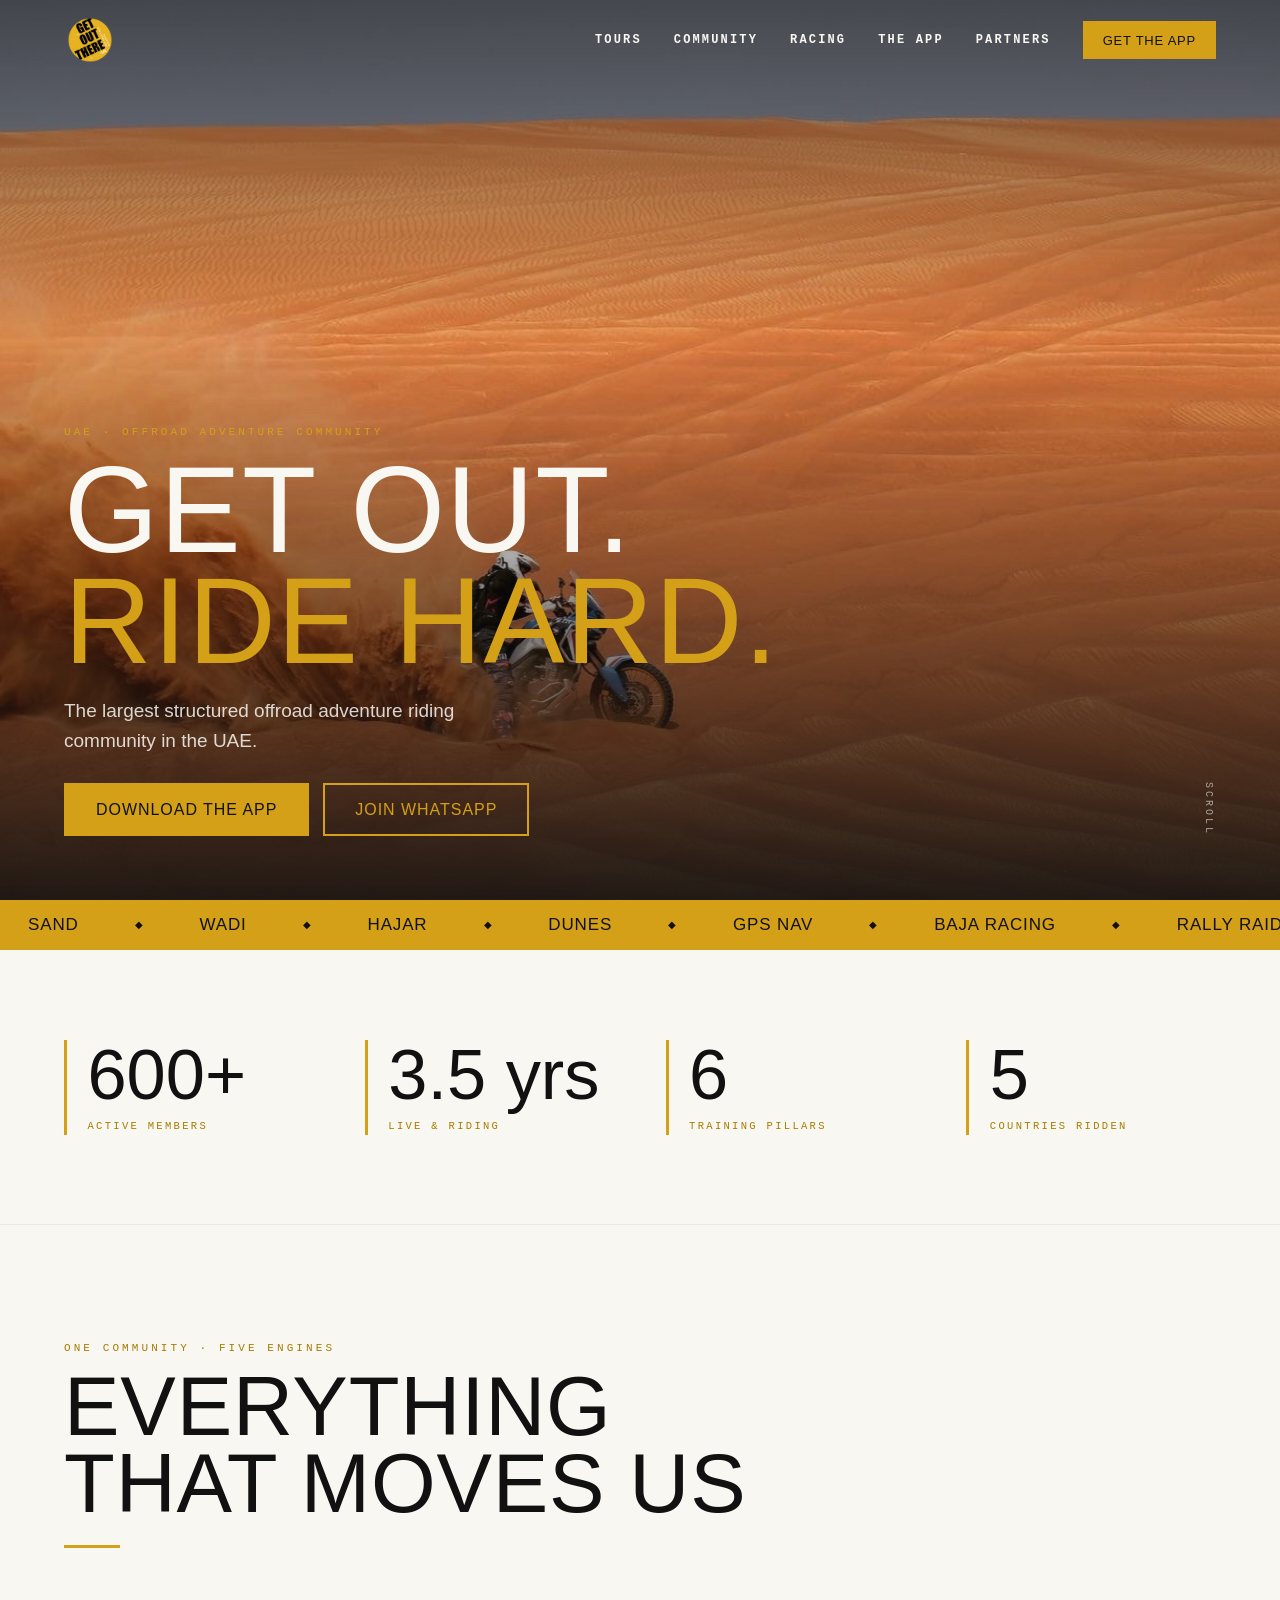
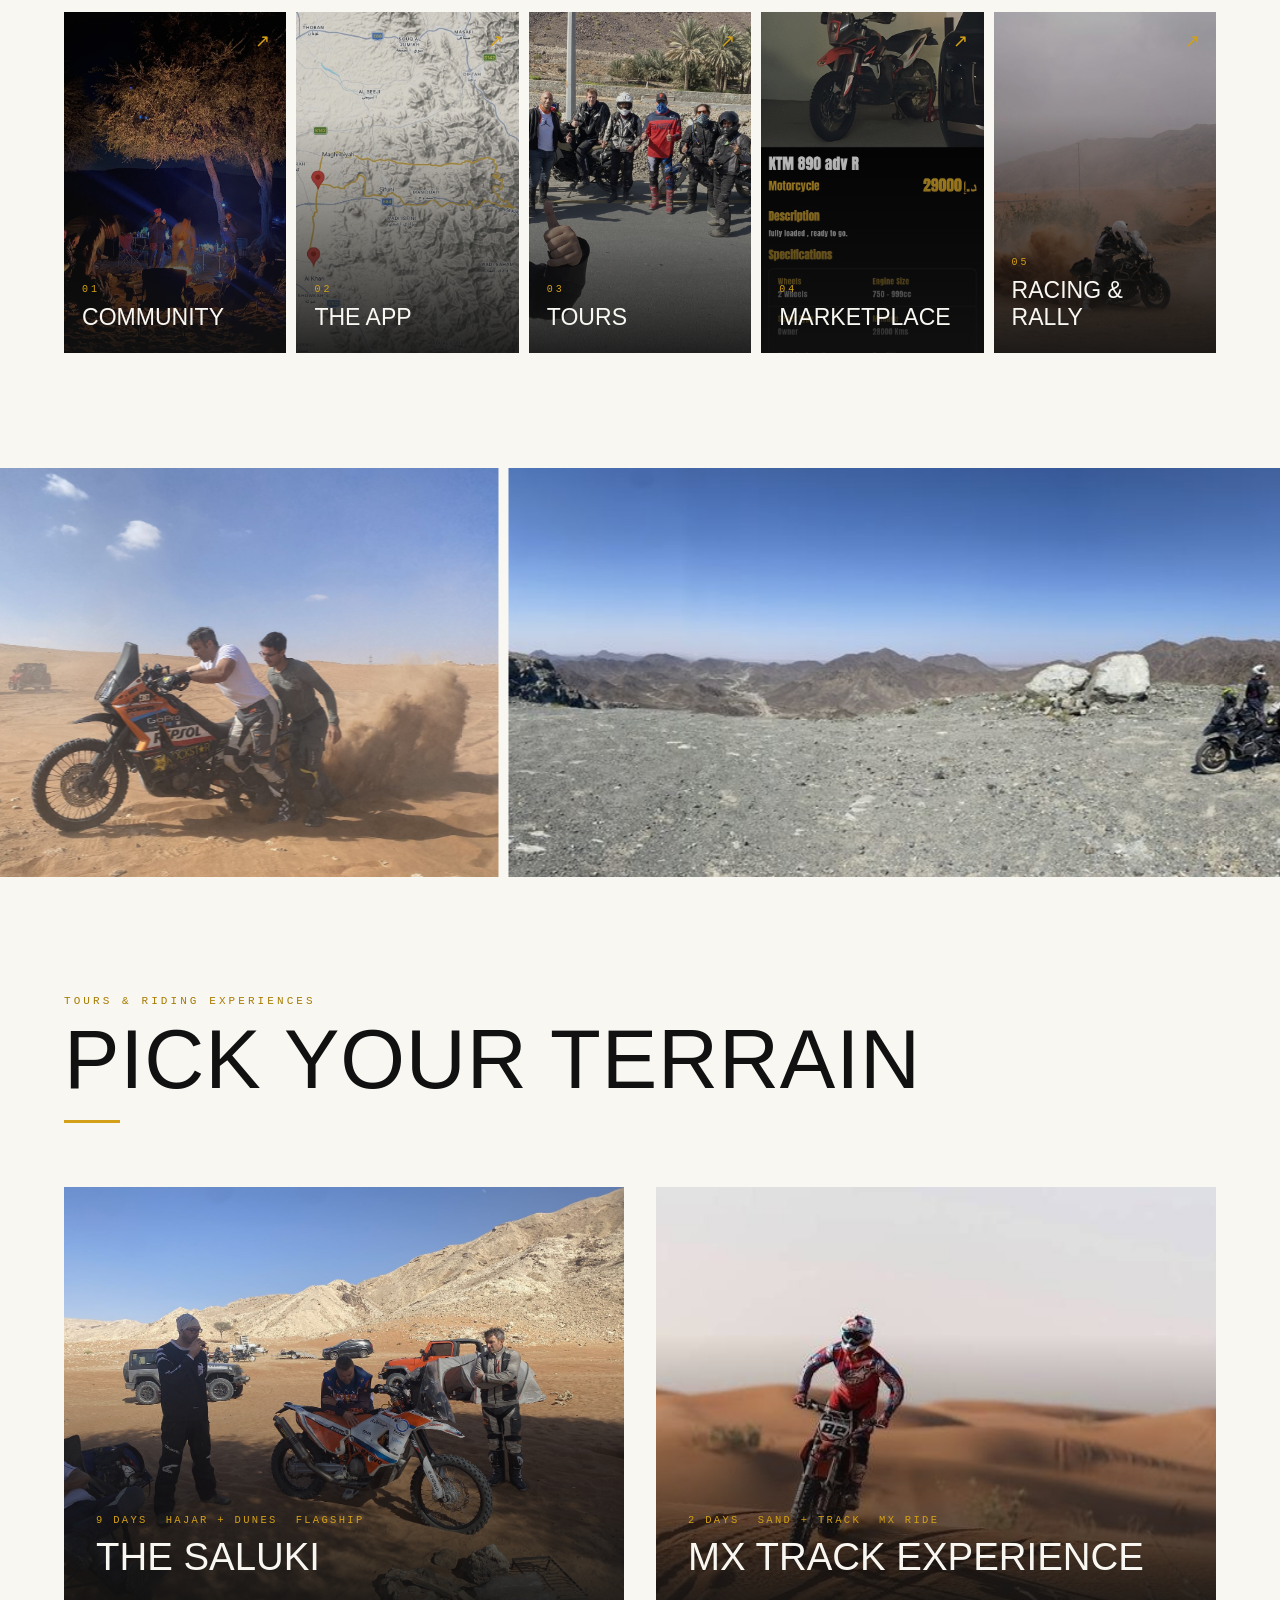
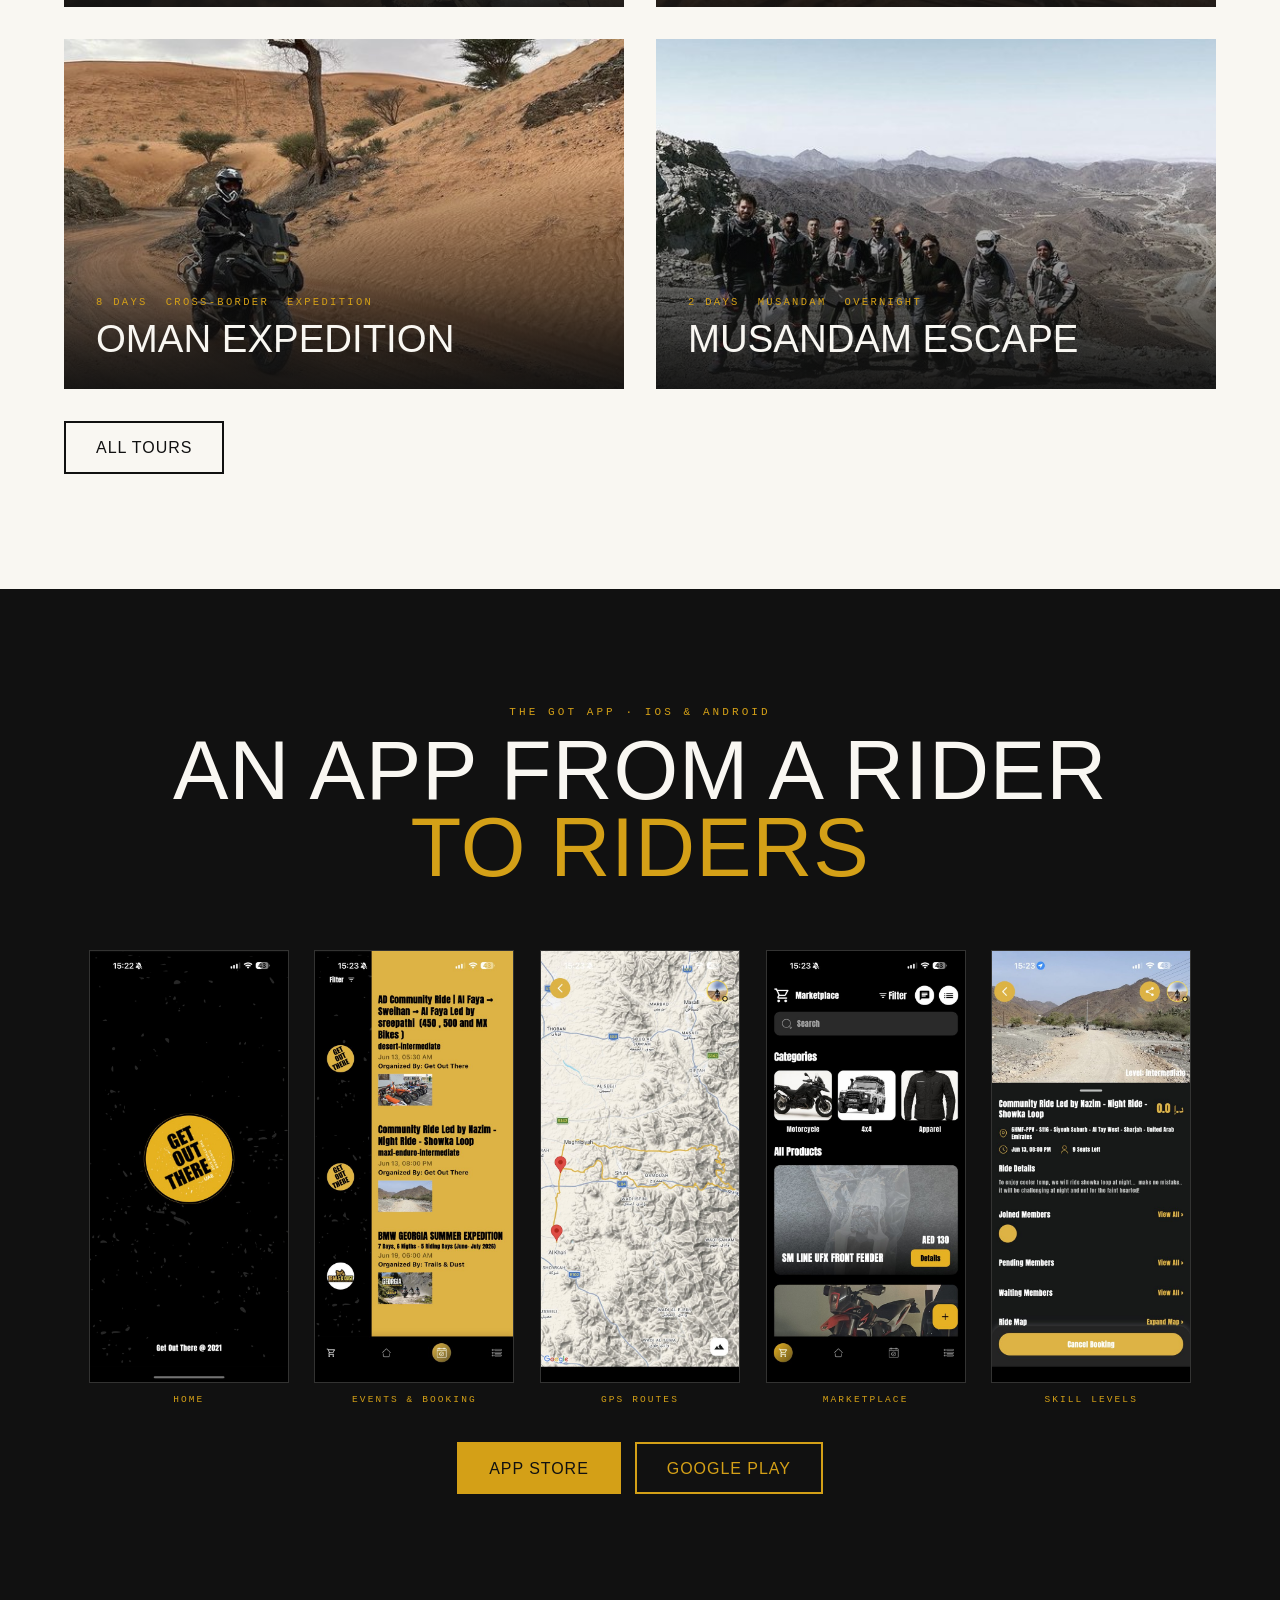
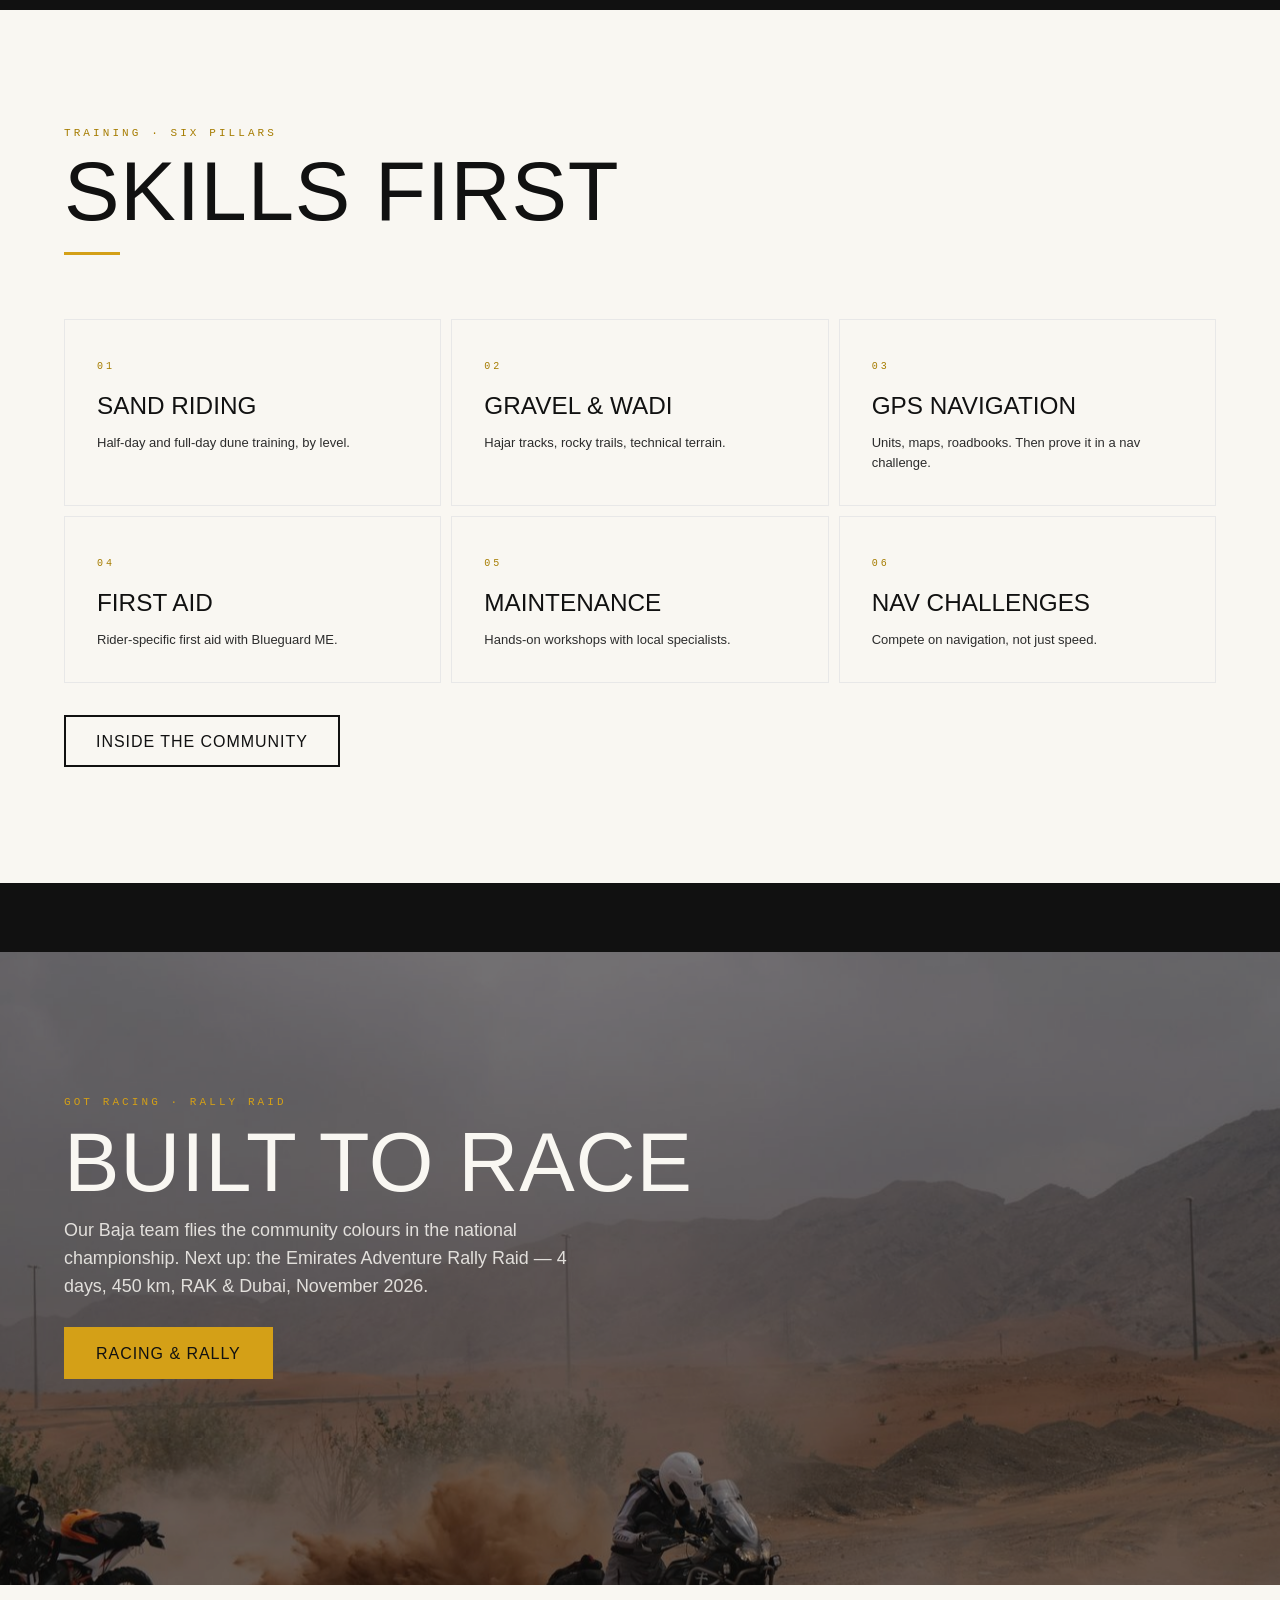
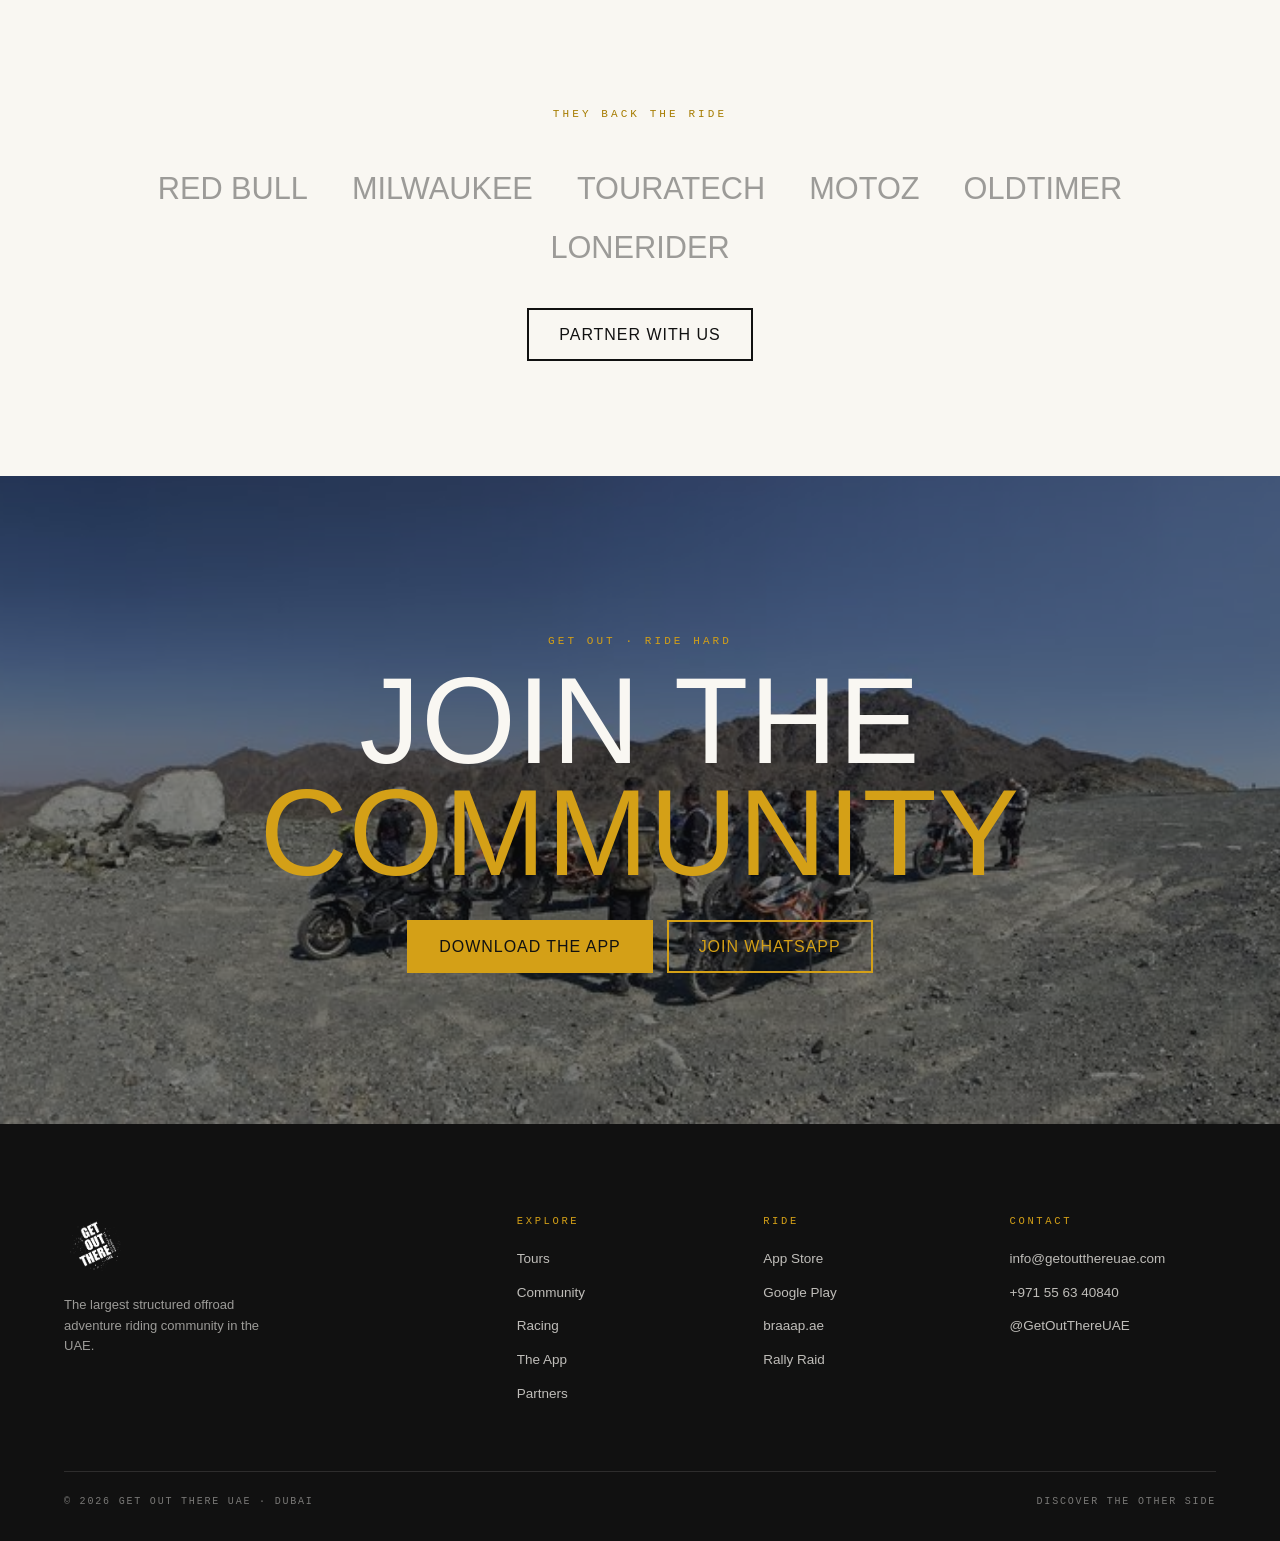
==== index.html @ 1cddde50 "Add files via upload" ====
<!DOCTYPE html>
<html lang="en">
<head>
<meta charset="UTF-8">
<meta name="viewport" content="width=device-width, initial-scale=1">
<title>Get Out There UAE — Offroad Adventure Riding Community</title>
<meta name="description" content="The largest structured offroad adventure riding community in the UAE. Rides, training, tours, racing and a marketplace — all in one app.">
<link rel="canonical" href="https://www.getoutthereuae.com/">
<meta property="og:title" content="Get Out There UAE">
<meta property="og:description" content="600+ riders. Sand, wadi, Hajar. Get out. Ride hard.">
<meta property="og:image" content="https://www.getoutthereuae.com/assets/img/og-cover.jpg">
<meta property="og:url" content="https://www.getoutthereuae.com/">
<meta property="og:type" content="website">
<meta name="twitter:card" content="summary_large_image">
<link rel="icon" type="image/png" href="assets/GOT_Logo.png">
<link rel="stylesheet" href="css/style.css">
</head>
<body>

<nav class="nav">
  <a class="nav__logo" href="index.html"><img src="assets/GOT_Logo.png" alt="Get Out There UAE"></a>
  <div class="nav__links">
    <a href="tours.html">Tours</a>
    <a href="community.html">Community</a>
    <a href="racing.html">Racing</a>
    <a href="index.html#app">The App</a>
    <a href="partners.html">Partners</a>
    <a class="btn btn--gold" href="index.html#app">Get the App</a>
  </div>
  <button class="nav__burger" aria-label="Menu"><span></span><span></span><span></span></button>
</nav>

<div class="mobile-menu">
  <span class="label label--ondark">Menu</span>
  <a href="index.html">Home</a>
  <a href="tours.html">Tours</a>
  <a href="community.html">Community</a>
  <a href="racing.html">Racing</a>
  <a href="index.html#app">The App</a>
  <a href="partners.html">Partners</a>
</div>

<!-- HERO -->
<header class="hero">
  <div class="hero__media"><img src="assets/img/sand-descent.jpg" alt="GOT rider descending a dune" data-parallax fetchpriority="high"></div>
  <div class="hero__content">
    <span class="label label--ondark">UAE · Offroad Adventure Community</span>
    <h1 class="display h-giant">Get Out.<br><span class="gold">Ride Hard.</span></h1>
    <p class="hero__sub">The largest structured offroad adventure riding community in the UAE.</p>
    <div class="hero__ctas">
      <a class="btn btn--gold" href="index.html#app">Download the App</a>
      <a class="btn btn--ghost" href="https://wa.me/971556340840">Join WhatsApp</a>
    </div>
  </div>
  <span class="hero__scroll">Scroll</span>
</header>

<!-- TICKER -->
<div class="ticker" aria-hidden="true">
  <div class="ticker__track">
    <span>Sand</span><span>Wadi</span><span>Hajar</span><span>Dunes</span><span>GPS Nav</span><span>Baja Racing</span><span>Rally Raid</span><span>First Aid</span><span>Maintenance</span>
    <span>Sand</span><span>Wadi</span><span>Hajar</span><span>Dunes</span><span>GPS Nav</span><span>Baja Racing</span><span>Rally Raid</span><span>First Aid</span><span>Maintenance</span>
  </div>
</div>

<!-- STATS -->
<section class="stats">
  <div class="stat reveal"><div class="stat__num" data-count="600" data-suffix="+">0</div><div class="stat__label">Active members</div></div>
  <div class="stat reveal reveal-d1"><div class="stat__num" data-count="3.5" data-suffix=" yrs">0</div><div class="stat__label">Live &amp; riding</div></div>
  <div class="stat reveal reveal-d2"><div class="stat__num" data-count="6">0</div><div class="stat__label">Training pillars</div></div>
  <div class="stat reveal reveal-d3"><div class="stat__num" data-count="5">0</div><div class="stat__label">Countries ridden</div></div>
</section>

<!-- FIVE ENGINES -->
<section class="section">
  <div class="section__head reveal">
    <span class="label">One community · Five engines</span>
    <h2 class="display h-xl">Everything<br>that moves us</h2>
    <hr class="gold-rule">
  </div>
  <div class="engines">
    <a class="engine reveal" href="community.html">
      <img src="assets/img/campfire.jpg" alt="Riders around the campfire" loading="lazy">
      <span class="engine__arrow">↗</span>
      <div class="engine__body">
        <span class="engine__num">01</span>
        <span class="engine__title">Community</span>
        <span class="engine__hint">One tribe. Every skill level. Ride more, spend less, waste less.</span>
      </div>
    </a>
    <a class="engine reveal reveal-d1" href="index.html#app">
      <img src="assets/img/app-map.jpg" alt="GOT app GPS routes" loading="lazy">
      <span class="engine__arrow">↗</span>
      <div class="engine__body">
        <span class="engine__num">02</span>
        <span class="engine__title">The App</span>
        <span class="engine__hint">Events, booking, skill levels, marketplace. From a rider to riders.</span>
      </div>
    </a>
    <a class="engine reveal reveal-d2" href="tours.html">
      <img src="assets/img/mountain-ride.jpg" alt="Hajar mountain ride" loading="lazy">
      <span class="engine__arrow">↗</span>
      <div class="engine__body">
        <span class="engine__num">03</span>
        <span class="engine__title">Tours</span>
        <span class="engine__hint">From MX track days to a 9-day UAE expedition.</span>
      </div>
    </a>
    <a class="engine reveal reveal-d2" href="https://braaap.ae">
      <img src="assets/img/app-listing.jpg" alt="Marketplace bike listing" loading="lazy">
      <span class="engine__arrow">↗</span>
      <div class="engine__body">
        <span class="engine__num">04</span>
        <span class="engine__title">Marketplace</span>
        <span class="engine__hint">Buy and sell bikes and gear. In-app classifieds + braaap.ae.</span>
      </div>
    </a>
    <a class="engine reveal reveal-d3" href="racing.html">
      <img src="assets/img/rider-sand-solo.jpg" alt="GOT Baja racer in the sand" loading="lazy">
      <span class="engine__arrow">↗</span>
      <div class="engine__body">
        <span class="engine__num">05</span>
        <span class="engine__title">Racing &amp; Rally</span>
        <span class="engine__hint">The GOT Baja team and the Emirates Adventure Rally Raid.</span>
      </div>
    </a>
  </div>
</section>

<!-- PHOTO BAND -->
<section class="photo-band" aria-label="Community photo strip">
  <div class="photo-band__track">
    <img src="assets/img/sand-spray-ktm.jpg" alt="KTM roosting sand" loading="lazy">
    <img src="assets/img/group-mountain.jpg" alt="Group ride in the Hajar" loading="lazy">
    <img src="assets/img/rider-sand-dune.jpg" alt="Rider on a dune crest" loading="lazy">
    <img src="assets/img/mountain-ride.jpg" alt="Mountain trail ride" loading="lazy">
    <img src="assets/img/gps-challenge.jpg" alt="GPS navigation challenge" loading="lazy">
    <img src="assets/img/dunes-sunset.jpg" alt="Rally bike briefing in the desert" loading="lazy">
    <img src="assets/img/group-celebrate.jpg" alt="Riders celebrating" loading="lazy">
    <img src="assets/img/oman-hajar.jpg" alt="Western Hajar summit, Oman" loading="lazy">
    <img src="assets/img/sand-spray-gs.jpg" alt="BMW GS in the sand" loading="lazy">
    <img src="assets/img/trail-group.jpg" alt="Trail group ride" loading="lazy">
    <img src="assets/img/campfire.jpg" alt="Campfire after the ride" loading="lazy">
    <img src="assets/img/musandam-road.jpg" alt="Jebel Harim road, Musandam" loading="lazy">
    <img src="assets/img/roadbook-sunset.jpg" alt="Roadbook at sunset" loading="lazy">
    <img src="assets/img/cockpit.jpg" alt="Rally cockpit" loading="lazy">
  </div>
</section>

<!-- TOURS PREVIEW -->
<section class="section">
  <div class="section__head reveal">
    <span class="label">Tours &amp; riding experiences</span>
    <h2 class="display h-xl">Pick your terrain</h2>
    <hr class="gold-rule">
  </div>
  <div class="tours-grid">
    <a class="tour-card tour-card--tall reveal" href="tours.html#saluki">
      <img src="assets/img/dunes-sunset.jpg" alt="Dunes at sunset" loading="lazy">
      <div class="tour-card__body">
        <div class="tour-card__meta"><span>9 days</span><span>Hajar + dunes</span><span>Flagship</span></div>
        <div class="tour-card__title">The Saluki</div>
        <p class="tour-card__desc">Fly-in to fly-out. A Dubai loop through the Hajar mountains, east coast and dunes, capped by the DUUST sand-rally experience.</p>
      </div>
    </a>
    <a class="tour-card tour-card--tall reveal reveal-d1" href="tours.html#mx">
      <img src="assets/img/mxride-dunes.jpg" alt="MX rider in the dunes" loading="lazy">
      <div class="tour-card__body">
        <div class="tour-card__meta"><span>2 days</span><span>Sand + track</span><span>MX Ride</span></div>
        <div class="tour-card__title">MX Track Experience</div>
        <p class="tour-card__desc">Intro to sand riding and motocross. Certified coaching, bike and full gear included.</p>
      </div>
    </a>
    <a class="tour-card reveal" href="tours.html#oman">
      <img src="assets/img/oman-wadi.jpg" alt="Wadi track riding in Oman" loading="lazy">
      <div class="tour-card__body">
        <div class="tour-card__meta"><span>8 days</span><span>Cross-border</span><span>Expedition</span></div>
        <div class="tour-card__title">Oman Expedition</div>
        <p class="tour-card__desc">Dubai to Muscat: the Western Hajar's highest peaks, the Wahiba dunes and the coast.</p>
      </div>
    </a>
    <a class="tour-card reveal reveal-d1" href="tours.html#musandam">
      <img src="assets/img/musandam-fjord.jpg" alt="Khor Najd viewpoint, Musandam" loading="lazy">
      <div class="tour-card__body">
        <div class="tour-card__meta"><span>2 days</span><span>Musandam</span><span>Overnight</span></div>
        <div class="tour-card__title">Musandam Escape</div>
        <p class="tour-card__desc">The Norway of Arabia: cliff-edge coastal roads, the Jebel Harim climb, overnight in Khasab.</p>
      </div>
    </a>
  </div>
  <p style="margin-top:32px"><a class="btn btn--outline" href="tours.html">All Tours</a></p>
</section>

<!-- APP -->
<section class="section app-section" id="app">
  <div class="section__head reveal" style="text-align:center">
    <span class="label label--ondark">The GOT App · iOS &amp; Android</span>
    <h2 class="display h-xl">An app from a rider<br><span style="color:var(--gold)">to riders</span></h2>
  </div>
  <div class="app-screens reveal">
    <figure><img src="assets/img/app-splash.jpg" alt="GOT app splash screen" loading="lazy"><figcaption>Home</figcaption></figure>
    <figure><img src="assets/img/app-events.jpg" alt="Events and booking" loading="lazy"><figcaption>Events &amp; booking</figcaption></figure>
    <figure><img src="assets/img/app-map.jpg" alt="GPS routes and maps" loading="lazy"><figcaption>GPS routes</figcaption></figure>
    <figure><img src="assets/img/app-marketplace.jpg" alt="Marketplace" loading="lazy"><figcaption>Marketplace</figcaption></figure>
    <figure><img src="assets/img/app-event-detail.jpg" alt="Event detail" loading="lazy"><figcaption>Skill levels</figcaption></figure>
  </div>
  <div class="store-badges reveal">
    <a class="btn btn--gold" href="https://apps.apple.com/app/id1624915432">App Store</a>
    <a class="btn btn--ghost" href="https://play.google.com/store/apps/details?id=com.dcodax.got.app">Google Play</a>
  </div>
</section>

<!-- TRAINING PILLARS -->
<section class="section">
  <div class="section__head reveal">
    <span class="label">Training · Six pillars</span>
    <h2 class="display h-xl">Skills first</h2>
    <hr class="gold-rule">
  </div>
  <div class="pillars">
    <div class="pillar reveal"><span class="pillar__num">01</span><div class="pillar__title">Sand Riding</div><p>Half-day and full-day dune training, by level.</p></div>
    <div class="pillar reveal reveal-d1"><span class="pillar__num">02</span><div class="pillar__title">Gravel &amp; Wadi</div><p>Hajar tracks, rocky trails, technical terrain.</p></div>
    <div class="pillar reveal reveal-d2"><span class="pillar__num">03</span><div class="pillar__title">GPS Navigation</div><p>Units, maps, roadbooks. Then prove it in a nav challenge.</p></div>
    <div class="pillar reveal"><span class="pillar__num">04</span><div class="pillar__title">First Aid</div><p>Rider-specific first aid with Blueguard ME.</p></div>
    <div class="pillar reveal reveal-d1"><span class="pillar__num">05</span><div class="pillar__title">Maintenance</div><p>Hands-on workshops with local specialists.</p></div>
    <div class="pillar reveal reveal-d2"><span class="pillar__num">06</span><div class="pillar__title">Nav Challenges</div><p>Compete on navigation, not just speed.</p></div>
  </div>
  <p style="margin-top:32px"><a class="btn btn--outline" href="community.html">Inside the Community</a></p>
</section>

<!-- RACING BANNER -->
<section class="race-banner">
  <img src="assets/img/rider-sand-solo.jpg" alt="GOT Baja racer" data-parallax loading="lazy">
  <div class="race-banner__content reveal">
    <span class="label label--ondark">GOT Racing · Rally Raid</span>
    <h2 class="display h-xl">Built to race</h2>
    <p class="lede">Our Baja team flies the community colours in the national championship. Next up: the Emirates Adventure Rally Raid — 4 days, 450 km, RAK &amp; Dubai, November 2026.</p>
    <a class="btn btn--gold" href="racing.html">Racing &amp; Rally</a>
  </div>
</section>

<!-- PARTNERS STRIP -->
<section class="section" style="text-align:center">
  <span class="label reveal">They back the ride</span>
  <div class="logo-wall reveal">
    <span>Red Bull</span><span>Milwaukee</span><span>Touratech</span><span>Motoz</span><span>Oldtimer</span><span>LoneRider</span>
  </div>
  <p style="margin-top:36px" class="reveal"><a class="btn btn--outline" href="partners.html">Partner With Us</a></p>
</section>

<!-- BIG CTA -->
<section class="big-cta">
  <img src="assets/img/group-mountain.jpg" alt="GOT group in the Hajar mountains" loading="lazy">
  <div class="big-cta__content reveal">
    <span class="label label--ondark">Get Out · Ride Hard</span>
    <h2 class="display h-giant">Join the<br><span class="gold">community</span></h2>
    <div class="hero__ctas">
      <a class="btn btn--gold" href="https://apps.apple.com/app/id1624915432">Download the App</a>
      <a class="btn btn--ghost" href="https://wa.me/971556340840">Join WhatsApp</a>
    </div>
  </div>
</section>

<!-- FOOTER -->
<footer class="footer">
  <div class="footer__grid">
    <div class="footer__brand">
      <img src="assets/GOT_logo_white.png" alt="Get Out There UAE">
      <p>The largest structured offroad adventure riding community in the UAE.</p>
    </div>
    <div>
      <h4>Explore</h4>
      <ul>
        <li><a href="tours.html">Tours</a></li>
        <li><a href="community.html">Community</a></li>
        <li><a href="racing.html">Racing</a></li>
        <li><a href="index.html#app">The App</a></li>
        <li><a href="partners.html">Partners</a></li>
      </ul>
    </div>
    <div>
      <h4>Ride</h4>
      <ul>
        <li><a href="https://apps.apple.com/app/id1624915432">App Store</a></li>
        <li><a href="https://play.google.com/store/apps/details?id=com.dcodax.got.app">Google Play</a></li>
        <li><a href="https://braaap.ae">braaap.ae</a></li>
        <li><a href="https://www.emiratesadvrally.com">Rally Raid</a></li>
      </ul>
    </div>
    <div>
      <h4>Contact</h4>
      <ul>
        <li><a href="mailto:info@getoutthereuae.com">info@getoutthereuae.com</a></li>
        <li><a href="tel:+971556340840">+971 55 63 40840</a></li>
        <li><a href="https://instagram.com/GetOutThereUAE">@GetOutThereUAE</a></li>
      </ul>
    </div>
  </div>
  <div class="footer__bar">
    <span>© <span data-year>2026</span> Get Out There UAE · Dubai</span>
    <span>Discover the other side</span>
  </div>
</footer>

<script src="js/main.js"></script>
</body>
</html>
---- css/style.css ----
/* ============================================================
   GET OUT THERE — website v2 · light editorial
   Brand: #D4A017 gold · #111111 matte black · #F9F7F2 desert white
   Type: Impact display · Helvetica Neue body · Courier New labels
   ============================================================ */

:root {
  --gold: #D4A017;
  --gold-light: #F5C842;
  --gold-dark: #A67C00;
  --black: #111111;
  --charcoal: #2C2C2C;
  --white: #F9F7F2;
  --dust: #E8E8E8;
  --display: Impact, 'Arial Narrow Bold', 'Helvetica Neue', sans-serif;
  --body: 'Helvetica Neue', Helvetica, Arial, sans-serif;
  --mono: 'Courier New', Courier, monospace;
  --pad: clamp(20px, 5vw, 72px);
}

* { margin: 0; padding: 0; box-sizing: border-box; }
html { scroll-behavior: smooth; }
body {
  font-family: var(--body);
  background: var(--white);
  color: var(--black);
  line-height: 1.55;
  overflow-x: hidden;
}
img { display: block; max-width: 100%; }
a { color: inherit; text-decoration: none; }
ul { list-style: none; }

::selection { background: var(--gold); color: var(--black); }

/* ---------- type ---------- */
.display {
  font-family: var(--display);
  text-transform: uppercase;
  line-height: 0.92;
  letter-spacing: 0.01em;
  font-weight: normal;
}
.label {
  font-family: var(--mono);
  text-transform: uppercase;
  letter-spacing: 0.28em;
  font-size: 11px;
  color: var(--gold-dark);
}
.label--ondark { color: var(--gold); }
.h-giant { font-size: clamp(52px, 9.5vw, 148px); }
.h-xl { font-size: clamp(40px, 6.5vw, 96px); }
.h-lg { font-size: clamp(30px, 4.2vw, 60px); }
.h-md { font-size: clamp(22px, 2.8vw, 36px); }
.lede { font-size: clamp(15px, 1.4vw, 19px); color: var(--charcoal); max-width: 52ch; }

.gold-rule { width: 56px; height: 3px; background: var(--gold); border: 0; }

/* ---------- buttons ---------- */
.btn {
  display: inline-block;
  font-family: var(--display);
  text-transform: uppercase;
  letter-spacing: 0.06em;
  font-size: 16px;
  padding: 15px 32px 13px;
  transition: transform .18s ease, background .18s ease, color .18s ease;
  cursor: pointer;
  border: 0;
}
.btn:active { transform: scale(.97); }
.btn--gold { background: var(--gold); color: var(--black); }
.btn--gold:hover { background: var(--gold-light); }
.btn--outline { background: transparent; color: var(--black); box-shadow: inset 0 0 0 2px var(--black); }
.btn--outline:hover { background: var(--black); color: var(--white); }
.btn--ghost { background: transparent; color: var(--gold); box-shadow: inset 0 0 0 2px var(--gold); }
.btn--ghost:hover { background: var(--gold); color: var(--black); }

/* ---------- nav ---------- */
.nav {
  position: fixed; top: 0; left: 0; right: 0; z-index: 100;
  display: flex; align-items: center; justify-content: space-between;
  padding: 14px var(--pad);
  transition: background .3s ease, box-shadow .3s ease;
}
.nav.scrolled { background: rgba(249,247,242,.94); backdrop-filter: blur(8px); box-shadow: 0 1px 0 var(--dust); }
.nav__logo img { height: 52px; width: 52px; transition: height .3s ease, width .3s ease; }
.nav.scrolled .nav__logo img { height: 42px; width: 42px; }
.nav__links { display: flex; gap: clamp(16px, 2.5vw, 36px); align-items: center; }
.nav__links a:not(.btn) {
  font-family: var(--mono); text-transform: uppercase; letter-spacing: .18em;
  font-size: 12px; font-weight: 700; color: var(--white); position: relative; padding: 4px 0;
}
.nav.scrolled .nav__links a:not(.btn), .nav.on-light .nav__links a:not(.btn) { color: var(--black); }
.nav__links a:not(.btn)::after {
  content: ''; position: absolute; left: 0; bottom: 0; height: 2px; width: 0;
  background: var(--gold); transition: width .22s ease;
}
.nav__links a:not(.btn):hover::after, .nav__links a.active::after { width: 100%; }
.nav .btn { padding: 10px 20px 8px; font-size: 13px; }

.nav__burger {
  display: none; background: none; border: 0; cursor: pointer;
  width: 40px; height: 40px; position: relative; z-index: 130;
}
.nav__burger span {
  display: block; width: 24px; height: 2px; background: var(--white);
  margin: 6px auto; transition: transform .25s ease, opacity .25s ease, background .25s ease;
}
.nav.scrolled .nav__burger span, .nav.on-light .nav__burger span { background: var(--black); }
body.menu-open .nav__burger span { background: var(--white); }
body.menu-open .nav__burger span:nth-child(1) { transform: translateY(8px) rotate(45deg); }
body.menu-open .nav__burger span:nth-child(2) { opacity: 0; }
body.menu-open .nav__burger span:nth-child(3) { transform: translateY(-8px) rotate(-45deg); }

.mobile-menu {
  position: fixed; inset: 0; z-index: 120; background: var(--black);
  display: flex; flex-direction: column; justify-content: center; gap: 8px;
  padding: 0 var(--pad); transform: translateY(-100%); transition: transform .35s ease;
}
body.menu-open .mobile-menu { transform: translateY(0); }
.mobile-menu a {
  font-family: var(--display); text-transform: uppercase;
  font-size: clamp(34px, 9vw, 56px); color: var(--white); line-height: 1.15;
}
.mobile-menu a:hover, .mobile-menu a.active { color: var(--gold); }
.mobile-menu .label { margin-bottom: 18px; }

/* ---------- hero ---------- */
.hero {
  position: relative; min-height: 100svh;
  display: flex; align-items: flex-end;
  background: var(--black);
}
.hero__media { position: absolute; inset: 0; overflow: hidden; }
.hero__media img {
  width: 100%; height: 100%; object-fit: cover; object-position: center 45%;
  will-change: transform;
}
.hero__media::after {
  content: ''; position: absolute; inset: 0;
  background: linear-gradient(180deg, rgba(17,17,17,.55) 0%, rgba(17,17,17,0) 38%, rgba(17,17,17,.92) 100%);
}
.hero__content { position: relative; z-index: 2; padding: 0 var(--pad) 64px; width: 100%; }
.hero__content .label { display: block; margin-bottom: 14px; }
.hero h1 { color: var(--white); }
.hero h1 .gold { color: var(--gold); }
.hero__sub { color: rgba(249,247,242,.85); margin: 18px 0 28px; font-size: clamp(15px, 1.5vw, 19px); max-width: 46ch; }
.hero__ctas { display: flex; gap: 14px; flex-wrap: wrap; }
.hero__scroll {
  position: absolute; right: var(--pad); bottom: 64px; z-index: 2;
  font-family: var(--mono); font-size: 10px; letter-spacing: .3em; text-transform: uppercase;
  color: rgba(249,247,242,.6); writing-mode: vertical-rl;
  animation: drift 2.4s ease-in-out infinite;
}
@keyframes drift { 0%,100% { transform: translateY(0);} 50% { transform: translateY(10px);} }

/* hero inner (sub-pages) */
.hero--inner { min-height: 62svh; }
.hero--inner .hero__content { padding-bottom: 48px; }

/* ---------- ticker ---------- */
.ticker { background: var(--gold); overflow: hidden; padding: 12px 0; }
.ticker__track { display: flex; width: max-content; animation: ticker 28s linear infinite; }
.ticker span {
  font-family: var(--display); text-transform: uppercase; white-space: nowrap;
  color: var(--black); font-size: 17px; letter-spacing: .05em; padding: 0 28px;
}
.ticker span::after { content: '◆'; margin-left: 56px; font-size: 10px; vertical-align: 2px; }
@keyframes ticker { from { transform: translateX(0);} to { transform: translateX(-50%);} }

/* ---------- sections ---------- */
.section { padding: clamp(64px, 9vw, 130px) var(--pad); }
.section--dark { background: var(--black); color: var(--white); }
.section--dark .lede { color: rgba(249,247,242,.75); }
.section__head { margin-bottom: clamp(36px, 5vw, 64px); }
.section__head .label { display: block; margin-bottom: 12px; }
.section__head .gold-rule { margin-top: 22px; }

/* ---------- stats ---------- */
.stats {
  display: grid; grid-template-columns: repeat(4, 1fr);
  gap: clamp(20px, 4vw, 56px);
  padding: clamp(48px, 7vw, 96px) var(--pad);
  border-bottom: 1px solid var(--dust);
}
.stat { border-left: 3px solid var(--gold); padding-left: clamp(14px, 1.6vw, 24px); }
.stat__num { font-family: var(--display); font-size: clamp(40px, 5.5vw, 84px); line-height: 1; }
.stat__label { font-family: var(--mono); text-transform: uppercase; letter-spacing: .22em; font-size: 10.5px; color: var(--gold-dark); margin-top: 8px; }

/* ---------- engines (horizontal cards) ---------- */
.engines { display: grid; grid-template-columns: repeat(5, 1fr); gap: 10px; }
.engine {
  position: relative; overflow: hidden; background: var(--black);
  aspect-ratio: 3 / 4.6; display: flex; align-items: flex-end;
  transition: flex .4s ease;
}
.engine img {
  position: absolute; inset: 0; width: 100%; height: 100%; object-fit: cover;
  opacity: .85; transition: transform .6s ease, opacity .4s ease;
}
.engine::after {
  content: ''; position: absolute; inset: 0;
  background: linear-gradient(180deg, rgba(17,17,17,0) 30%, rgba(17,17,17,.9) 100%);
}
.engine:hover img { transform: scale(1.06); opacity: 1; }
.engine__body { position: relative; z-index: 2; padding: 20px 18px; width: 100%; }
.engine__num { font-family: var(--mono); font-size: 10px; letter-spacing: .3em; color: var(--gold); display: block; margin-bottom: 8px; }
.engine__title { font-family: var(--display); text-transform: uppercase; color: var(--white); font-size: clamp(18px, 1.8vw, 26px); line-height: 1; }
.engine__hint {
  display: block; max-height: 0; overflow: hidden; opacity: 0;
  color: rgba(249,247,242,.8); font-size: 12.5px; line-height: 1.45;
  transition: max-height .35s ease, opacity .35s ease, margin .35s ease;
}
.engine:hover .engine__hint { max-height: 80px; opacity: 1; margin-top: 8px; }
.engine__arrow { position: absolute; top: 16px; right: 16px; z-index: 2; color: var(--gold); font-size: 18px; transition: transform .25s ease; }
.engine:hover .engine__arrow { transform: translate(3px, -3px); }

/* ---------- tour cards ---------- */
.tours-grid { display: grid; grid-template-columns: repeat(2, 1fr); gap: clamp(16px, 2.5vw, 32px); }
.tour-card {
  position: relative; overflow: hidden; background: var(--black);
  aspect-ratio: 16 / 10; display: flex; align-items: flex-end; cursor: pointer;
}
.tour-card--tall { aspect-ratio: 16 / 12; }
.tour-card img {
  position: absolute; inset: 0; width: 100%; height: 100%; object-fit: cover;
  transition: transform .7s ease;
}
.tour-card::after {
  content: ''; position: absolute; inset: 0;
  background: linear-gradient(180deg, rgba(17,17,17,0) 35%, rgba(17,17,17,.92) 100%);
}
.tour-card:hover img { transform: scale(1.05); }
.tour-card__body { position: relative; z-index: 2; padding: clamp(18px, 2.5vw, 32px); width: 100%; }
.tour-card__meta { display: flex; gap: 18px; margin-bottom: 10px; flex-wrap: wrap; }
.tour-card__meta span { font-family: var(--mono); font-size: 10.5px; letter-spacing: .22em; text-transform: uppercase; color: var(--gold); }
.tour-card__title { font-family: var(--display); text-transform: uppercase; color: var(--white); font-size: clamp(24px, 3vw, 44px); line-height: .95; }
.tour-card__desc { color: rgba(249,247,242,.8); font-size: 13.5px; max-width: 48ch; max-height: 0; overflow: hidden; opacity: 0; transition: max-height .4s ease, opacity .4s ease, margin .4s ease; }
.tour-card:hover .tour-card__desc { max-height: 90px; opacity: 1; margin-top: 10px; }

/* ---------- tour detail rows (tours page) ---------- */
.tour-row {
  display: grid; grid-template-columns: 1.05fr .95fr; gap: clamp(28px, 4.5vw, 72px);
  align-items: center; padding: clamp(48px, 7vw, 104px) 0;
  border-top: 1px solid var(--dust);
}
.tour-row:first-of-type { border-top: 0; }
.tour-row--flip .tour-row__media { order: 2; }
.tour-row__media { position: relative; overflow: hidden; }
.tour-row__media img { width: 100%; aspect-ratio: 4/3; object-fit: cover; transition: transform .7s ease; }
.tour-row__media:hover img { transform: scale(1.04); }
.tour-row__media .tag {
  position: absolute; top: 14px; left: 14px; background: var(--gold); color: var(--black);
  font-family: var(--mono); font-size: 10px; letter-spacing: .22em; text-transform: uppercase;
  padding: 7px 12px 6px;
}
.tour-row h3 { margin: 12px 0 14px; }
.tour-specs { display: grid; grid-template-columns: repeat(4, auto); gap: clamp(14px, 2vw, 32px); justify-content: start; margin: 24px 0; padding: 18px 0; border-top: 2px solid var(--black); border-bottom: 1px solid var(--dust); }
.tour-specs div strong { font-family: var(--display); font-size: clamp(20px, 2vw, 30px); display: block; line-height: 1; }
.tour-specs div span { font-family: var(--mono); font-size: 9.5px; letter-spacing: .2em; text-transform: uppercase; color: var(--gold-dark); }

/* itinerary — static list */
.itin--static .itin__head { cursor: default; }

/* itinerary accordion */
.itin { margin: 20px 0 26px; }
.itin__item { border-bottom: 1px solid var(--dust); }
.itin__head {
  display: flex; align-items: center; gap: 16px; padding: 13px 4px; cursor: pointer;
  font-family: var(--body); font-weight: 700; font-size: 14px; width: 100%;
  background: none; border: 0; text-align: left; color: var(--black);
}
.itin__head .n { font-family: var(--mono); color: var(--gold-dark); font-size: 11px; letter-spacing: .15em; }
.itin__head .plus { margin-left: auto; color: var(--gold-dark); font-family: var(--mono); transition: transform .25s ease; }
.itin__item.open .plus { transform: rotate(45deg); }
.itin__body { max-height: 0; overflow: hidden; transition: max-height .3s ease; }
.itin__body p { padding: 0 4px 14px 43px; font-size: 13.5px; color: var(--charcoal); }

/* ---------- photo band / marquee gallery ---------- */
.photo-band { overflow: hidden; padding: 0; }
.photo-band__track { display: flex; gap: 10px; width: max-content; will-change: transform; }
.photo-band img { height: clamp(220px, 32vw, 420px); width: auto; object-fit: cover; }

/* ---------- split feature ---------- */
.split { display: grid; grid-template-columns: 1fr 1fr; gap: clamp(28px, 5vw, 80px); align-items: center; }
.split__media { position: relative; overflow: hidden; }
.split__media img { width: 100%; aspect-ratio: 4/3; object-fit: cover; }
.split h2 { margin: 12px 0 16px; }
.split .btn { margin-top: 22px; }
.checklist li { padding: 10px 0 10px 30px; position: relative; border-bottom: 1px solid var(--dust); font-size: 14.5px; }
.checklist li::before { content: '◆'; position: absolute; left: 4px; color: var(--gold); font-size: 10px; top: 15px; }

/* ---------- app section ---------- */
.app-section { background: var(--black); color: var(--white); overflow: hidden; }
.app-screens { display: flex; gap: clamp(12px, 2vw, 28px); justify-content: center; margin-top: clamp(36px, 5vw, 60px); }
.app-screens figure { flex: 0 0 clamp(120px, 16vw, 200px); }
.app-screens img {
  width: 100%; border: 1px solid rgba(249,247,242,.15);
  transition: transform .4s ease;
}
.app-screens figure:hover img { transform: translateY(-10px); }
.app-screens figcaption { font-family: var(--mono); font-size: 9.5px; letter-spacing: .22em; text-transform: uppercase; color: var(--gold); margin-top: 10px; text-align: center; }
.store-badges { display: flex; gap: 14px; margin-top: 34px; justify-content: center; flex-wrap: wrap; }

/* ---------- training pillars ---------- */
.pillars { display: grid; grid-template-columns: repeat(3, 1fr); gap: 10px; }
.pillar {
  border: 1px solid var(--dust); padding: clamp(20px, 2.5vw, 34px);
  position: relative; overflow: hidden; background: var(--white);
  transition: background .3s ease, transform .3s ease;
}
.pillar:hover { background: var(--black); transform: translateY(-4px); }
.pillar:hover .pillar__title, .pillar:hover p { color: var(--white); }
.pillar__num { font-family: var(--mono); font-size: 10px; letter-spacing: .3em; color: var(--gold-dark); }
.pillar:hover .pillar__num { color: var(--gold); }
.pillar__title { font-family: var(--display); text-transform: uppercase; font-size: clamp(19px, 1.9vw, 26px); margin: 10px 0 8px; transition: color .3s ease; }
.pillar p { font-size: 13px; color: var(--charcoal); transition: color .3s ease; }

/* ---------- racing banner ---------- */
.race-banner { position: relative; min-height: 78svh; display: flex; align-items: center; background: var(--black); overflow: hidden; }
.race-banner img { position: absolute; inset: 0; width: 100%; height: 100%; object-fit: cover; opacity: .55; will-change: transform; }
.race-banner__content { position: relative; z-index: 2; padding: clamp(64px, 9vw, 130px) var(--pad); max-width: 780px; }
.race-banner h2 { color: var(--white); margin: 12px 0 16px; }
.race-banner .lede { color: rgba(249,247,242,.85); }
.race-banner .btn { margin-top: 26px; }
.race-banner__badge {
  position: absolute; top: 40px; right: var(--pad); z-index: 2;
  background: var(--gold); color: var(--black); font-family: var(--display);
  text-transform: uppercase; padding: 16px 20px 13px; font-size: 20px; line-height: 1;
  text-align: center;
}
.race-banner__badge small { display: block; font-family: var(--mono); font-size: 9px; letter-spacing: .2em; margin-top: 6px; }

/* ---------- partners ---------- */
.logo-wall { display: flex; flex-wrap: wrap; gap: 12px 44px; align-items: center; justify-content: center; margin-top: 40px; }
.logo-wall span {
  font-family: var(--display); text-transform: uppercase; font-size: clamp(20px, 2.4vw, 34px);
  color: var(--charcoal); opacity: .45; transition: opacity .25s ease, color .25s ease;
}
.logo-wall span:hover { opacity: 1; color: var(--black); }

/* tier cards */
.tiers { display: grid; grid-template-columns: repeat(3, 1fr); gap: 14px; }
.tier { border: 1px solid var(--dust); padding: clamp(24px, 3vw, 40px); background: var(--white); transition: transform .3s ease, box-shadow .3s ease; }
.tier:hover { transform: translateY(-6px); box-shadow: 0 14px 40px rgba(17,17,17,.08); }
.tier--featured { background: var(--black); color: var(--white); border-color: var(--black); }
.tier--featured .checklist li { border-color: rgba(249,247,242,.15); }
.tier__name { font-family: var(--display); text-transform: uppercase; font-size: clamp(22px, 2.2vw, 32px); margin: 8px 0 4px; }
.tier .checklist { margin: 18px 0 24px; }
.tier .checklist li { font-size: 13.5px; }

/* lead form */
.lead-form { max-width: 620px; }
.lead-form input, .lead-form textarea, .lead-form select {
  width: 100%; padding: 14px 16px; margin-bottom: 12px;
  border: 1px solid var(--dust); background: #fff0; font-family: var(--body); font-size: 14px;
  color: inherit;
}
.section--dark .lead-form input, .section--dark .lead-form textarea { border-color: rgba(249,247,242,.25); color: var(--white); }
.lead-form input:focus, .lead-form textarea:focus { outline: 2px solid var(--gold); outline-offset: -1px; }

/* ---------- big CTA ---------- */
.big-cta { position: relative; min-height: 72svh; display: flex; align-items: center; justify-content: center; text-align: center; background: var(--black); overflow: hidden; }
.big-cta img { position: absolute; inset: 0; width: 100%; height: 100%; object-fit: cover; opacity: .5; }
.big-cta__content { position: relative; z-index: 2; padding: 80px var(--pad); }
.big-cta h2 { color: var(--white); margin: 14px 0 30px; }
.big-cta h2 .gold { color: var(--gold); }
.big-cta .hero__ctas { justify-content: center; }

/* ---------- footer ---------- */
.footer { background: var(--black); color: var(--white); padding: clamp(48px, 7vw, 90px) var(--pad) 32px; }
.footer__grid { display: grid; grid-template-columns: 2fr 1fr 1fr 1fr; gap: 40px; margin-bottom: 56px; }
.footer__brand img { height: 64px; margin-bottom: 18px; }
.footer__brand p { color: rgba(249,247,242,.6); font-size: 13px; max-width: 30ch; }
.footer h4 { font-family: var(--mono); text-transform: uppercase; letter-spacing: .25em; font-size: 10.5px; color: var(--gold); margin-bottom: 16px; font-weight: normal; }
.footer li { margin-bottom: 9px; }
.footer li a { font-size: 13.5px; color: rgba(249,247,242,.75); transition: color .2s ease; }
.footer li a:hover { color: var(--gold); }
.footer__bar { border-top: 1px solid rgba(249,247,242,.12); padding-top: 22px; display: flex; justify-content: space-between; gap: 16px; flex-wrap: wrap; }
.footer__bar span { font-family: var(--mono); font-size: 10px; letter-spacing: .18em; text-transform: uppercase; color: rgba(249,247,242,.45); }

/* ---------- reveal animations ---------- */
.reveal { opacity: 0; transform: translateY(34px); transition: opacity .7s ease, transform .7s ease; }
.reveal.in { opacity: 1; transform: none; }
.reveal-d1 { transition-delay: .1s; } .reveal-d2 { transition-delay: .2s; } .reveal-d3 { transition-delay: .3s; }

@media (prefers-reduced-motion: reduce) {
  .reveal { opacity: 1; transform: none; transition: none; }
  .ticker__track { animation: none; }
  html { scroll-behavior: auto; }
}

/* ---------- responsive ---------- */
@media (max-width: 1020px) {
  .engines { grid-template-columns: repeat(3, 1fr); }
  .engine:nth-child(4), .engine:nth-child(5) { aspect-ratio: 3/3.4; }
  .footer__grid { grid-template-columns: 1fr 1fr; }
}
@media (max-width: 860px) {
  .nav__links { display: none; }
  .nav__burger { display: block; }
  .split, .tour-row, .tour-row--flip { grid-template-columns: 1fr; }
  .tour-row--flip .tour-row__media { order: 0; }
  .tours-grid { grid-template-columns: 1fr; }
  .pillars { grid-template-columns: 1fr 1fr; }
  .stats { grid-template-columns: 1fr 1fr; gap: 32px; }
  .tiers { grid-template-columns: 1fr; }
  .engines { grid-template-columns: 1fr 1fr; }
  .engine, .engine:nth-child(4), .engine:nth-child(5) { aspect-ratio: 16/10; }
  .app-screens { flex-wrap: wrap; }
  .app-screens figure { flex: 0 0 calc(33% - 12px); }
}
@media (max-width: 560px) {
  .hero__ctas .btn { width: 100%; text-align: center; }
  .pillars { grid-template-columns: 1fr; }
  .stats { grid-template-columns: 1fr 1fr; }
  .engines { grid-template-columns: 1fr; }
  .tour-specs { grid-template-columns: repeat(2, 1fr); }
  .app-screens figure { flex: 0 0 calc(50% - 10px); }
  .footer__grid { grid-template-columns: 1fr; gap: 28px; }
  .hero__scroll { display: none; }
  .race-banner__badge { position: static; display: inline-block; margin: 0 0 18px var(--pad); }
}
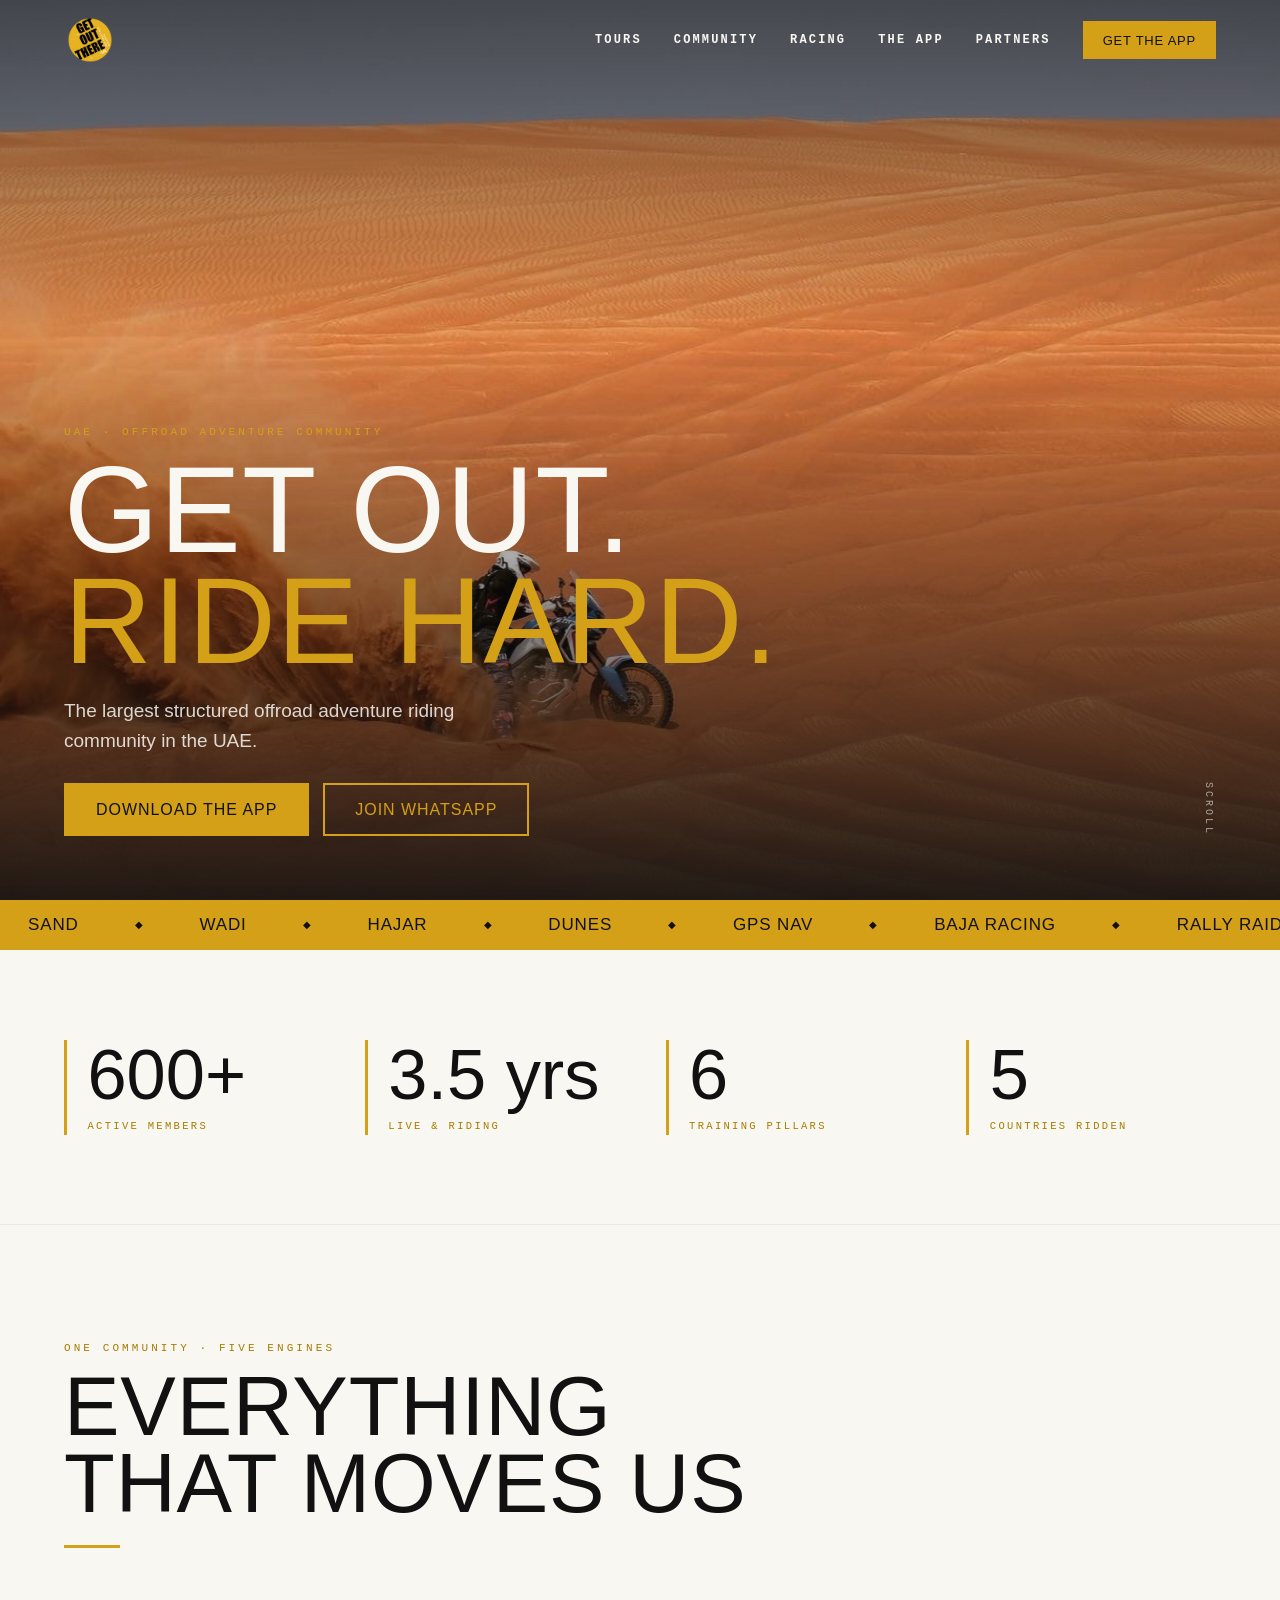
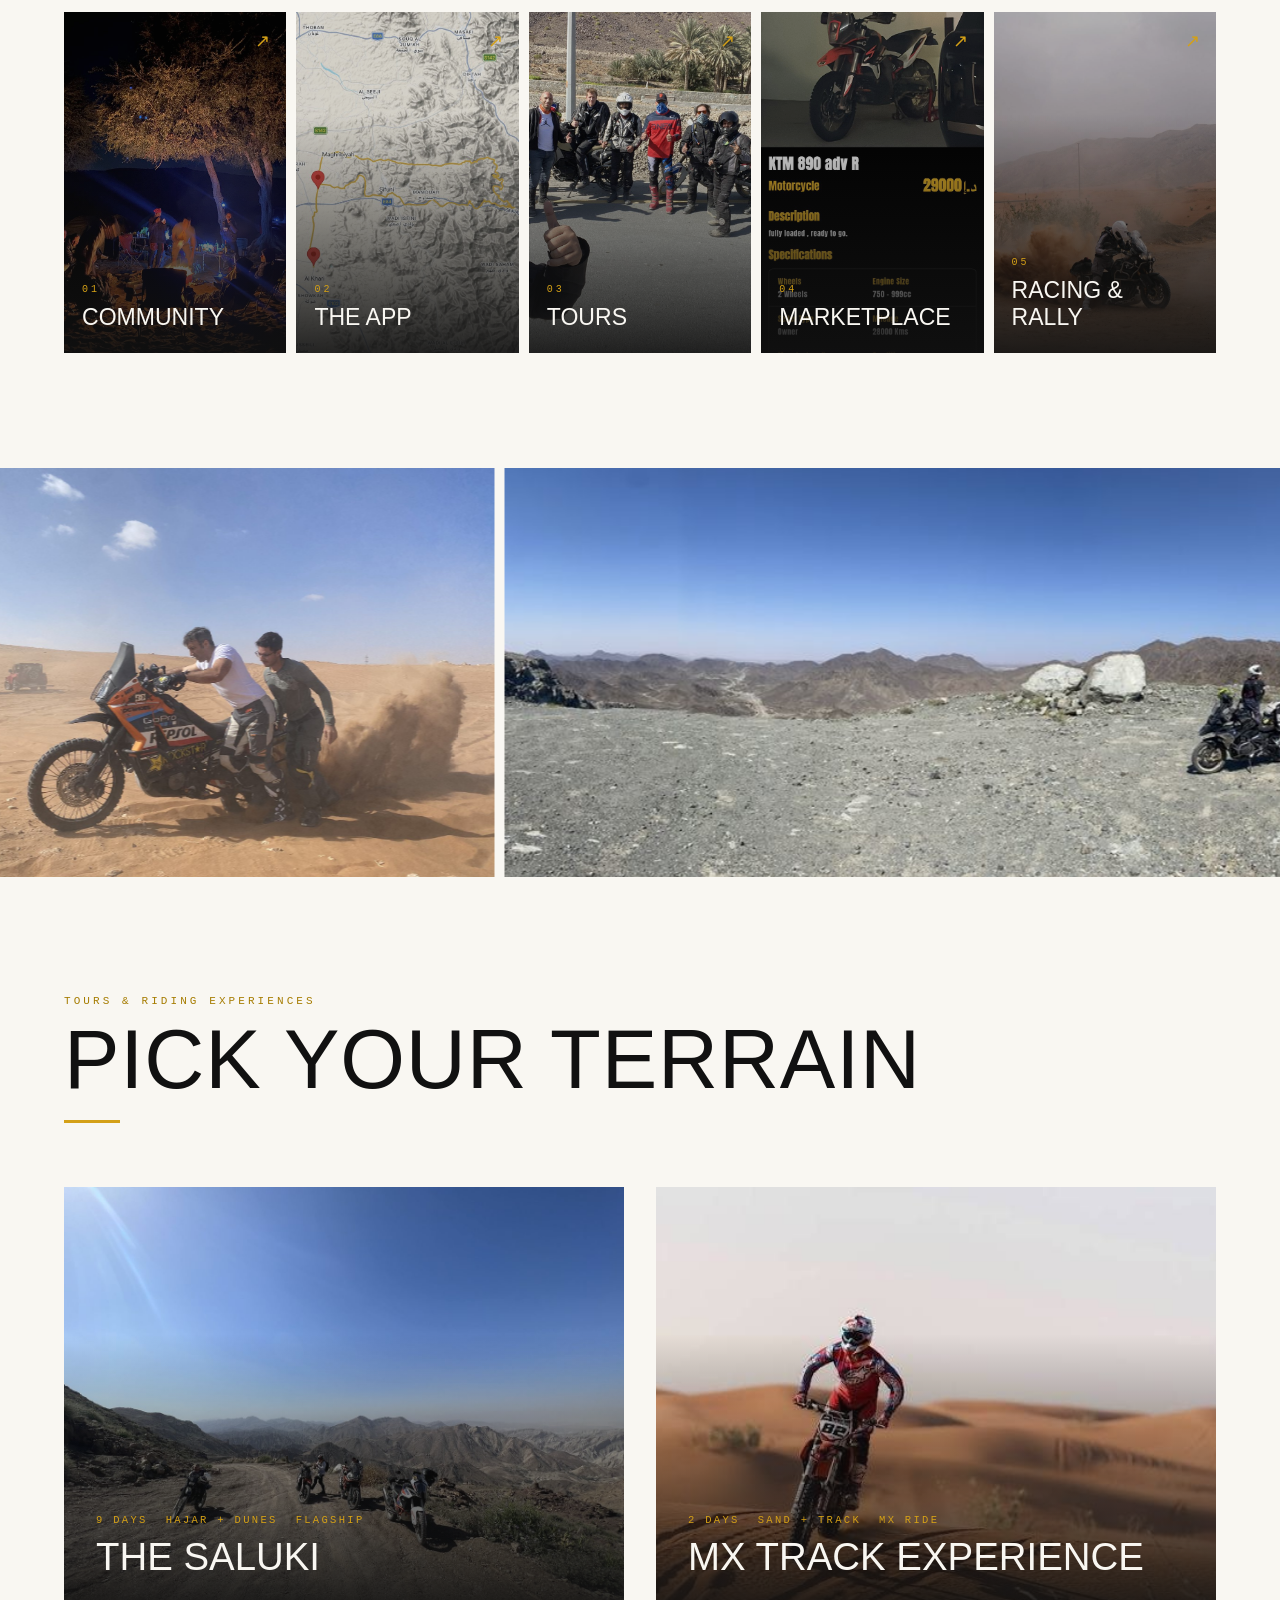
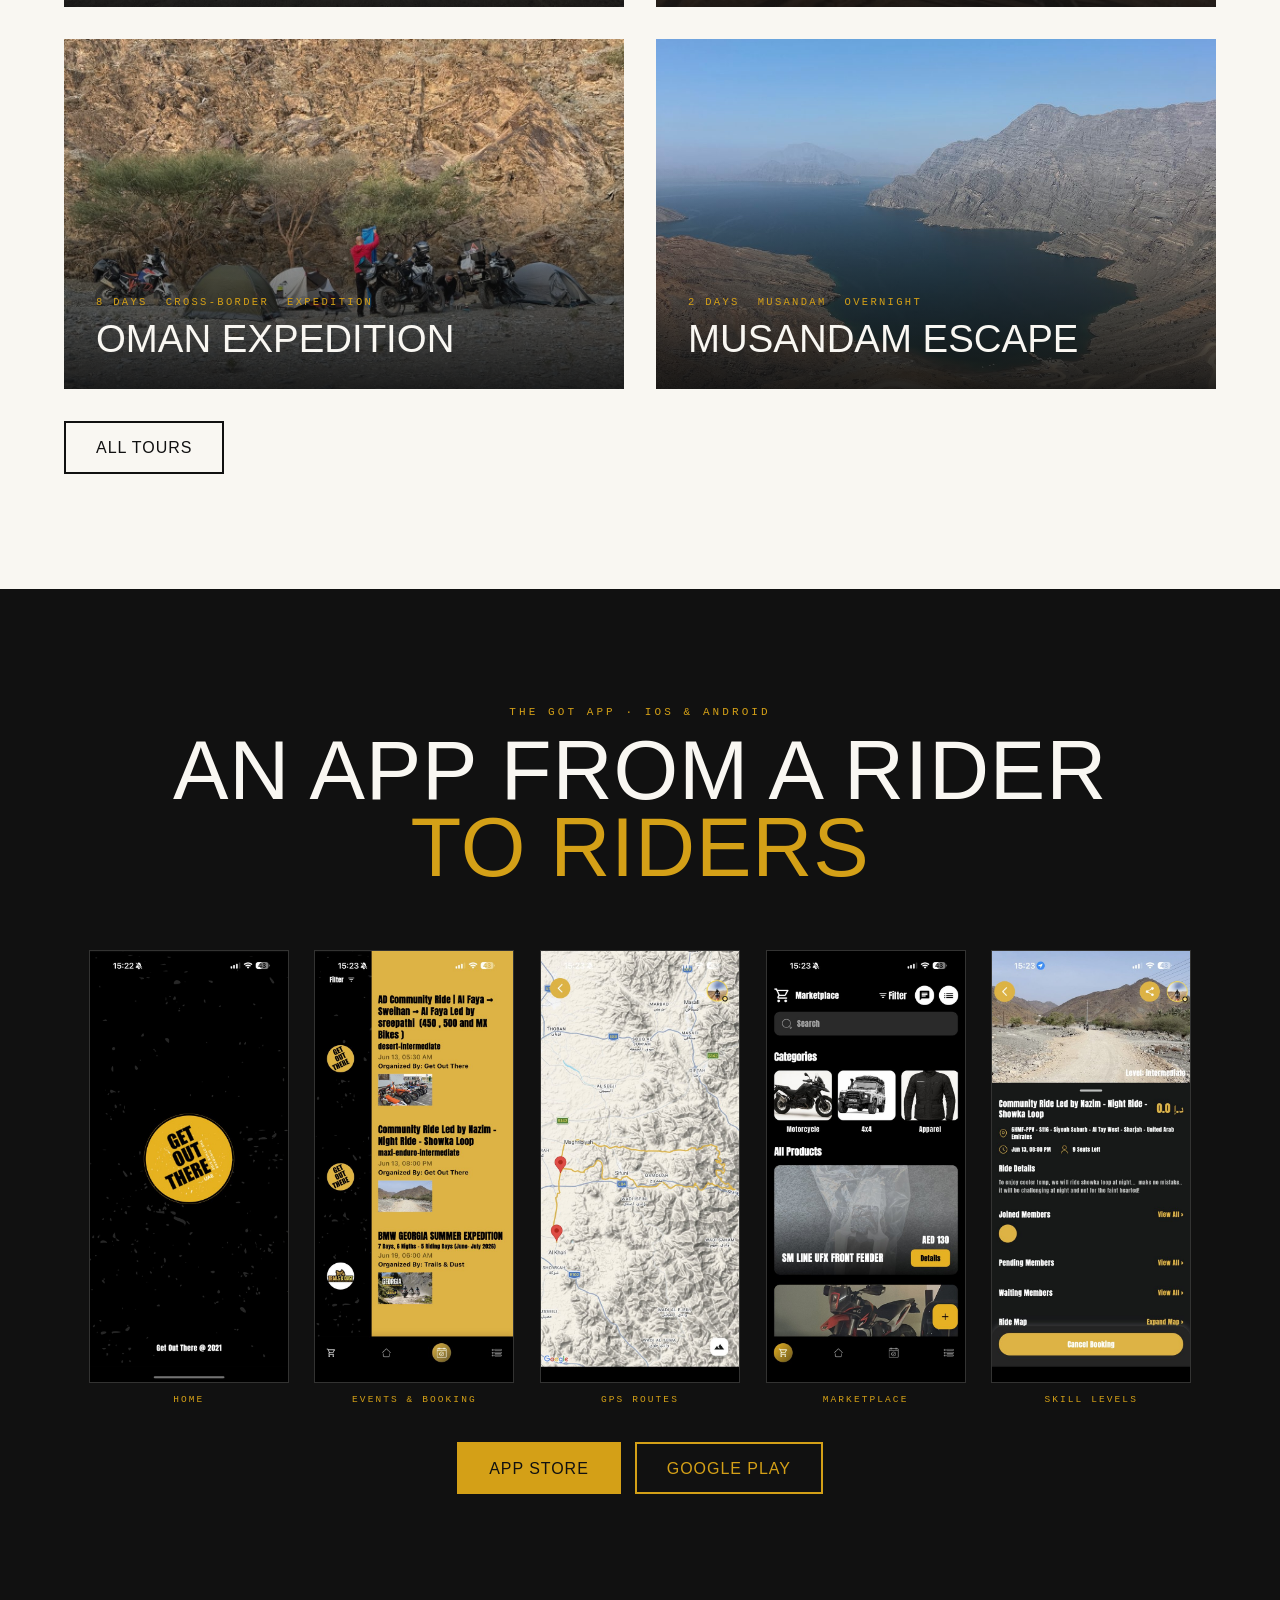
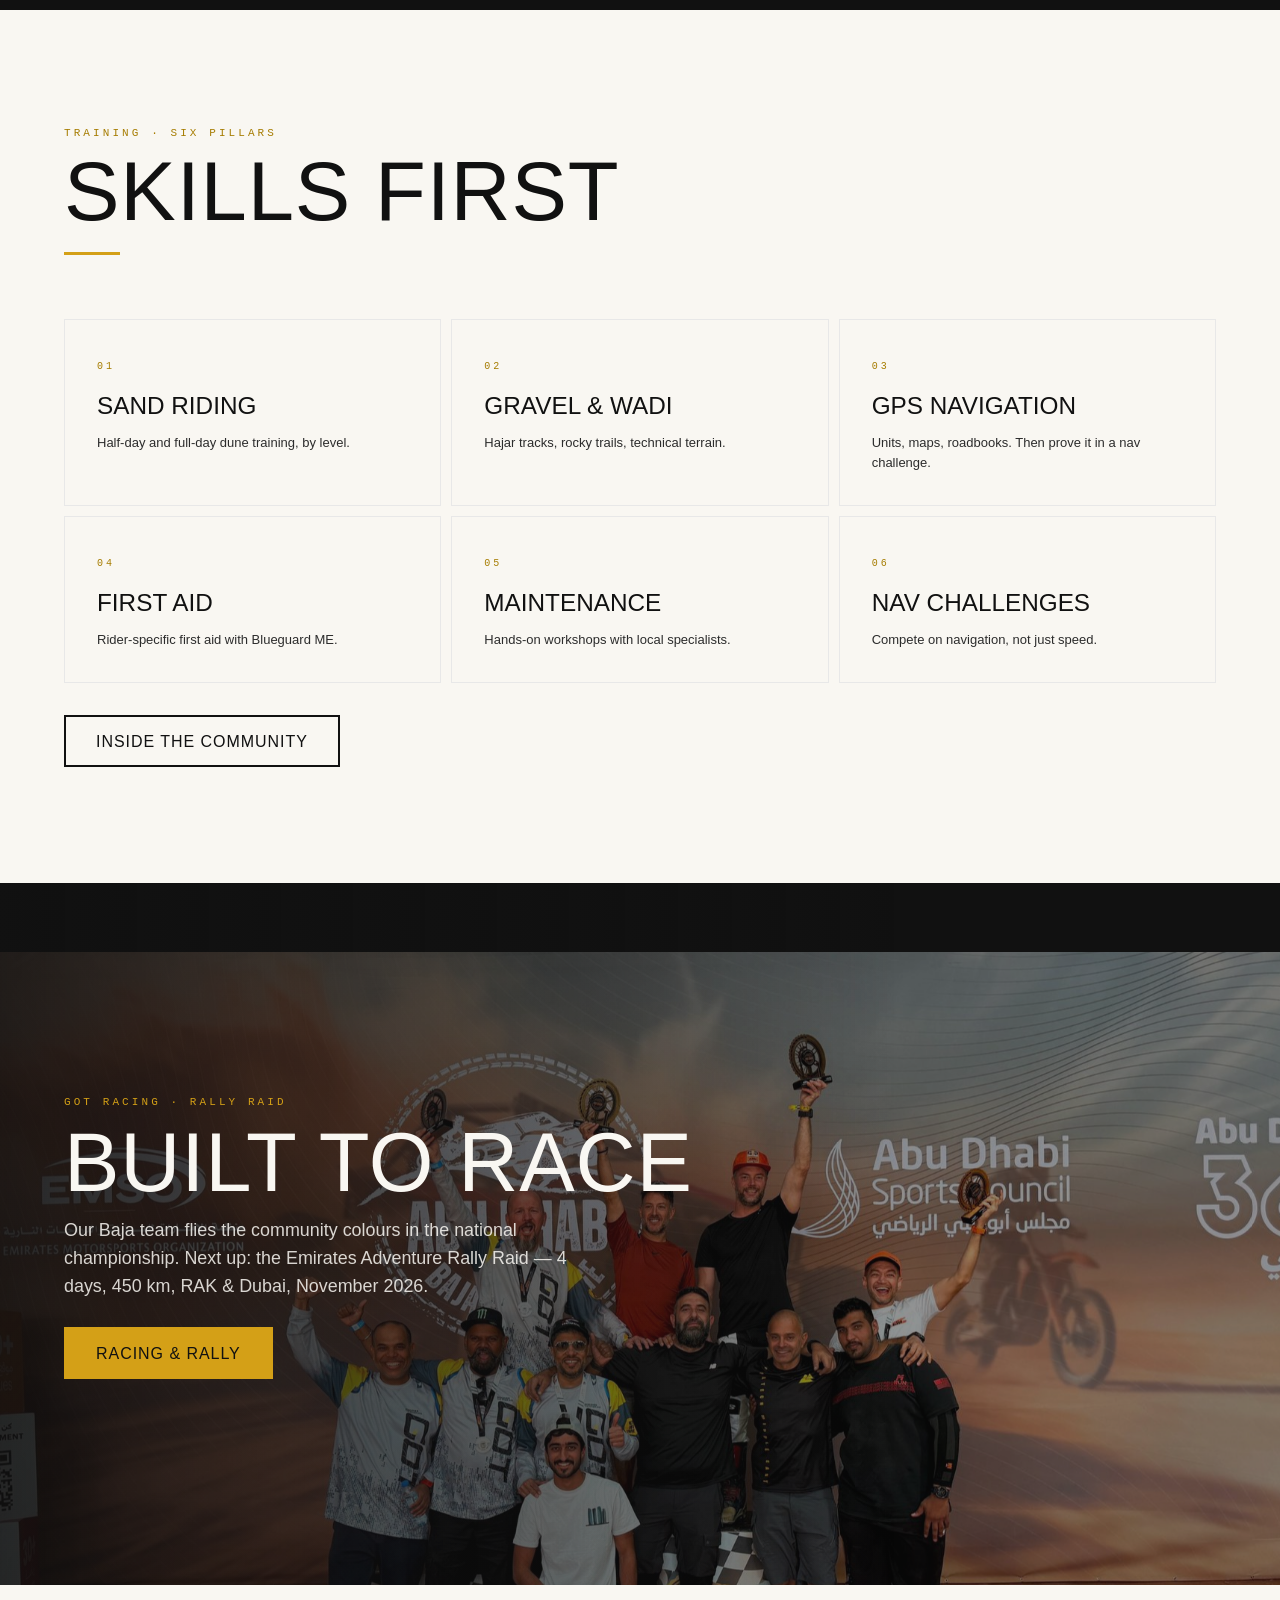
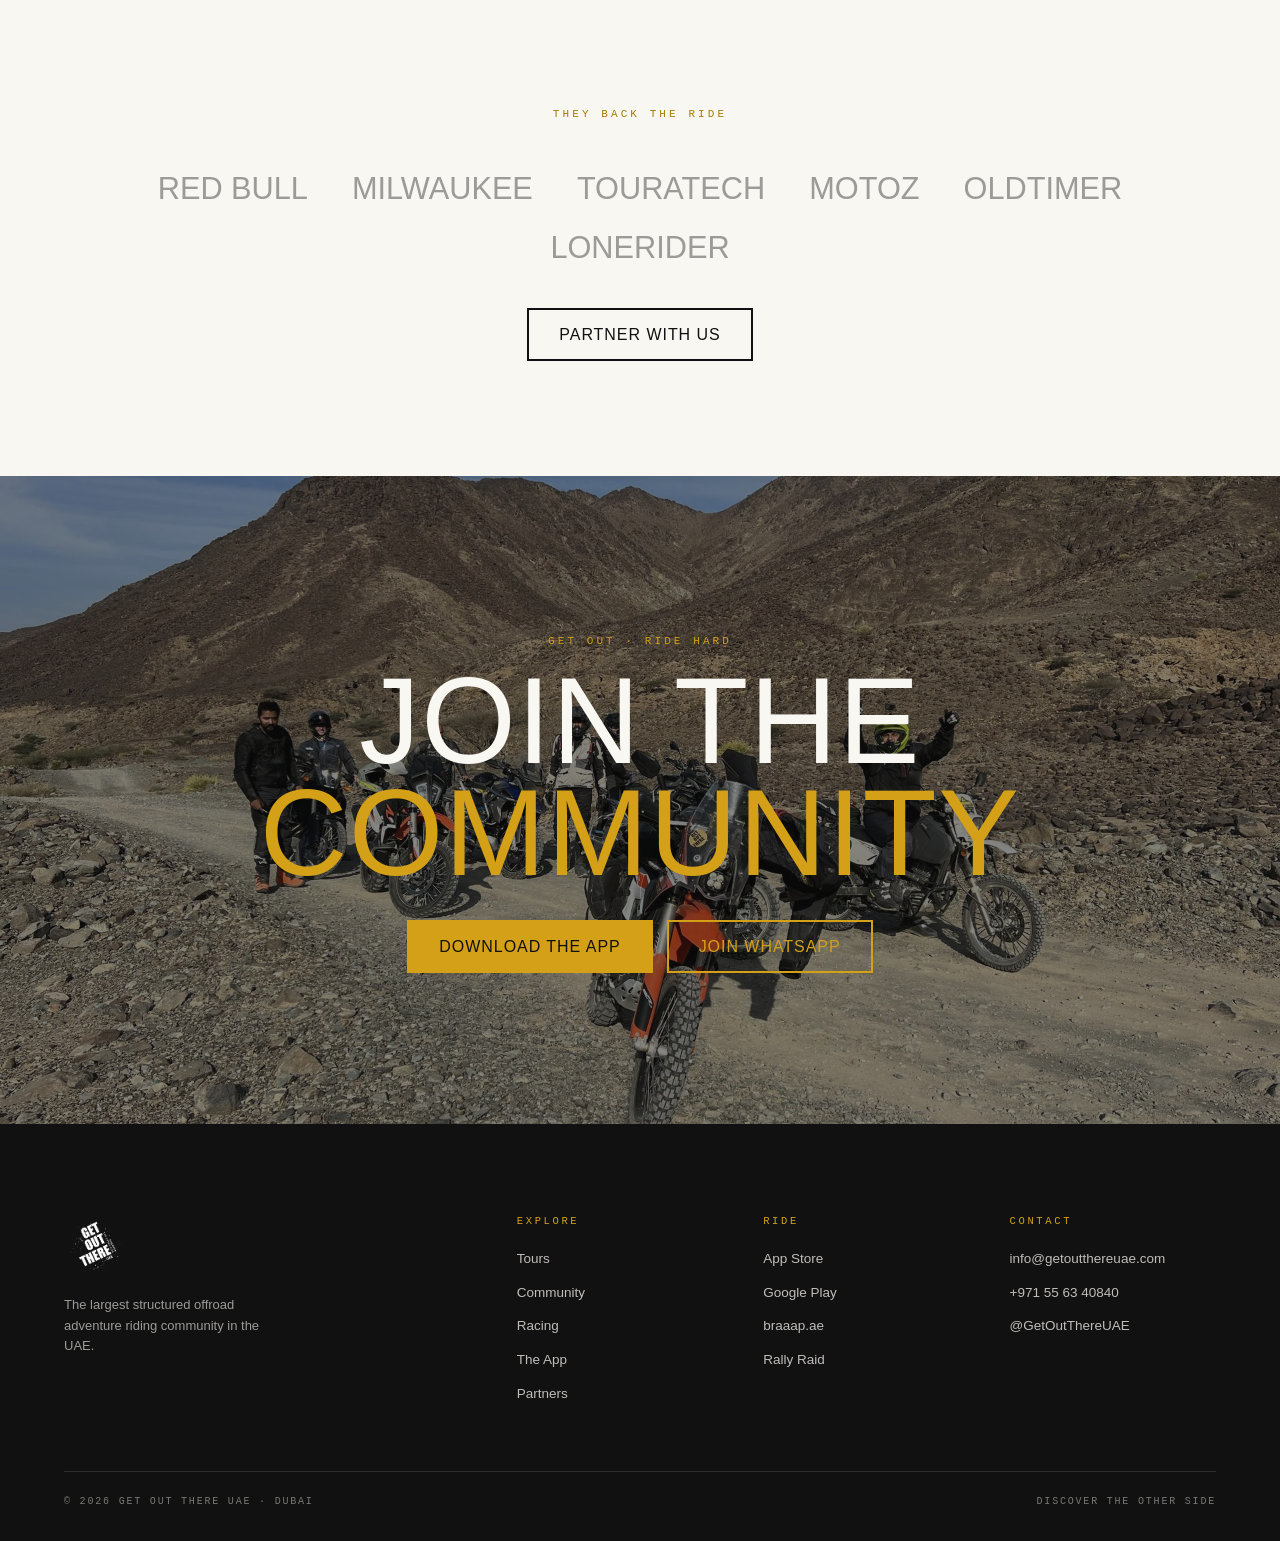
==== commit 22a3fe34: "Add files via upload" ====
--- a/index.html
+++ b/index.html
@@ -141,7 +141,7 @@
     <img src="assets/img/sand-spray-gs.jpg" alt="BMW GS in the sand" loading="lazy">
     <img src="assets/img/trail-group.jpg" alt="Trail group ride" loading="lazy">
     <img src="assets/img/campfire.jpg" alt="Campfire after the ride" loading="lazy">
-    <img src="assets/img/musandam-road.jpg" alt="Jebel Harim road, Musandam" loading="lazy">
+    <img src="assets/img/group-mountain.jpg" alt="GOT group in the Hajar mountains" loading="lazy">
     <img src="assets/img/roadbook-sunset.jpg" alt="Roadbook at sunset" loading="lazy">
     <img src="assets/img/cockpit.jpg" alt="Rally cockpit" loading="lazy">
   </div>
@@ -156,7 +156,7 @@
   </div>
   <div class="tours-grid">
     <a class="tour-card tour-card--tall reveal" href="tours.html#saluki">
-      <img src="assets/img/dunes-sunset.jpg" alt="Dunes at sunset" loading="lazy">
+      <img src="assets/img/saluki-img2946.jpg" alt="Mountain pass over the Hajar range" loading="lazy">
       <div class="tour-card__body">
         <div class="tour-card__meta"><span>9 days</span><span>Hajar + dunes</span><span>Flagship</span></div>
         <div class="tour-card__title">The Saluki</div>
@@ -172,7 +172,7 @@
       </div>
     </a>
     <a class="tour-card reveal" href="tours.html#oman">
-      <img src="assets/img/oman-wadi.jpg" alt="Wadi track riding in Oman" loading="lazy">
+      <img src="assets/img/oman-camp.jpg" alt="Wadi camp on the Oman Expedition" loading="lazy">
       <div class="tour-card__body">
         <div class="tour-card__meta"><span>8 days</span><span>Cross-border</span><span>Expedition</span></div>
         <div class="tour-card__title">Oman Expedition</div>
@@ -180,7 +180,7 @@
       </div>
     </a>
     <a class="tour-card reveal reveal-d1" href="tours.html#musandam">
-      <img src="assets/img/musandam-fjord.jpg" alt="Khor Najd viewpoint, Musandam" loading="lazy">
+      <img src="assets/img/musandam-khor.jpg" alt="Khor Najd fjord, Musandam" loading="lazy">
       <div class="tour-card__body">
         <div class="tour-card__meta"><span>2 days</span><span>Musandam</span><span>Overnight</span></div>
         <div class="tour-card__title">Musandam Escape</div>
@@ -230,7 +230,7 @@
 
 <!-- RACING BANNER -->
 <section class="race-banner">
-  <img src="assets/img/rider-sand-solo.jpg" alt="GOT Baja racer" data-parallax loading="lazy">
+  <img src="assets/img/baja-podium.jpg" alt="GOT Baja team on the podium in Abu Dhabi" data-parallax loading="lazy">
   <div class="race-banner__content reveal">
     <span class="label label--ondark">GOT Racing · Rally Raid</span>
     <h2 class="display h-xl">Built to race</h2>
@@ -250,7 +250,7 @@
 
 <!-- BIG CTA -->
 <section class="big-cta">
-  <img src="assets/img/group-mountain.jpg" alt="GOT group in the Hajar mountains" loading="lazy">
+  <img src="assets/img/join.jpg" alt="GOT riders on a Hajar trail" loading="lazy">
   <div class="big-cta__content reveal">
     <span class="label label--ondark">Get Out · Ride Hard</span>
     <h2 class="display h-giant">Join the<br><span class="gold">community</span></h2>
--- a/css/style.css
+++ b/css/style.css
@@ -251,11 +251,20 @@
 .tour-row__media { position: relative; overflow: hidden; }
 .tour-row__media img { width: 100%; aspect-ratio: 4/3; object-fit: cover; transition: transform .7s ease; }
 .tour-row__media:hover img { transform: scale(1.04); }
-.tour-row__media .tag {
+.tour-row__media .tag, .tour-gallery .tag {
   position: absolute; top: 14px; left: 14px; background: var(--gold); color: var(--black);
   font-family: var(--mono); font-size: 10px; letter-spacing: .22em; text-transform: uppercase;
-  padding: 7px 12px 6px;
-}
+  padding: 7px 12px 6px; z-index: 2;
+}
+
+/* 4-photo tour gallery */
+.tour-gallery { position: relative; display: grid; grid-template-columns: 1fr 1fr; gap: 8px; align-self: start; }
+.tour-gallery figure { position: relative; overflow: hidden; margin: 0; }
+.tour-gallery img {
+  width: 100%; height: 100%; aspect-ratio: 4/3; object-fit: cover;
+  transition: transform .6s ease;
+}
+.tour-gallery figure:hover img { transform: scale(1.06); }
 .tour-row h3 { margin: 12px 0 14px; }
 .tour-specs { display: grid; grid-template-columns: repeat(4, auto); gap: clamp(14px, 2vw, 32px); justify-content: start; margin: 24px 0; padding: 18px 0; border-top: 2px solid var(--black); border-bottom: 1px solid var(--dust); }
 .tour-specs div strong { font-family: var(--display); font-size: clamp(20px, 2vw, 30px); display: block; line-height: 1; }
@@ -321,6 +330,10 @@
 /* ---------- racing banner ---------- */
 .race-banner { position: relative; min-height: 78svh; display: flex; align-items: center; background: var(--black); overflow: hidden; }
 .race-banner img { position: absolute; inset: 0; width: 100%; height: 100%; object-fit: cover; opacity: .55; will-change: transform; }
+.race-banner::before {
+  content: ''; position: absolute; inset: 0; z-index: 1;
+  background: linear-gradient(90deg, rgba(17,17,17,.82) 0%, rgba(17,17,17,.35) 45%, rgba(17,17,17,0) 70%);
+}
 .race-banner__content { position: relative; z-index: 2; padding: clamp(64px, 9vw, 130px) var(--pad); max-width: 780px; }
 .race-banner h2 { color: var(--white); margin: 12px 0 16px; }
 .race-banner .lede { color: rgba(249,247,242,.85); }
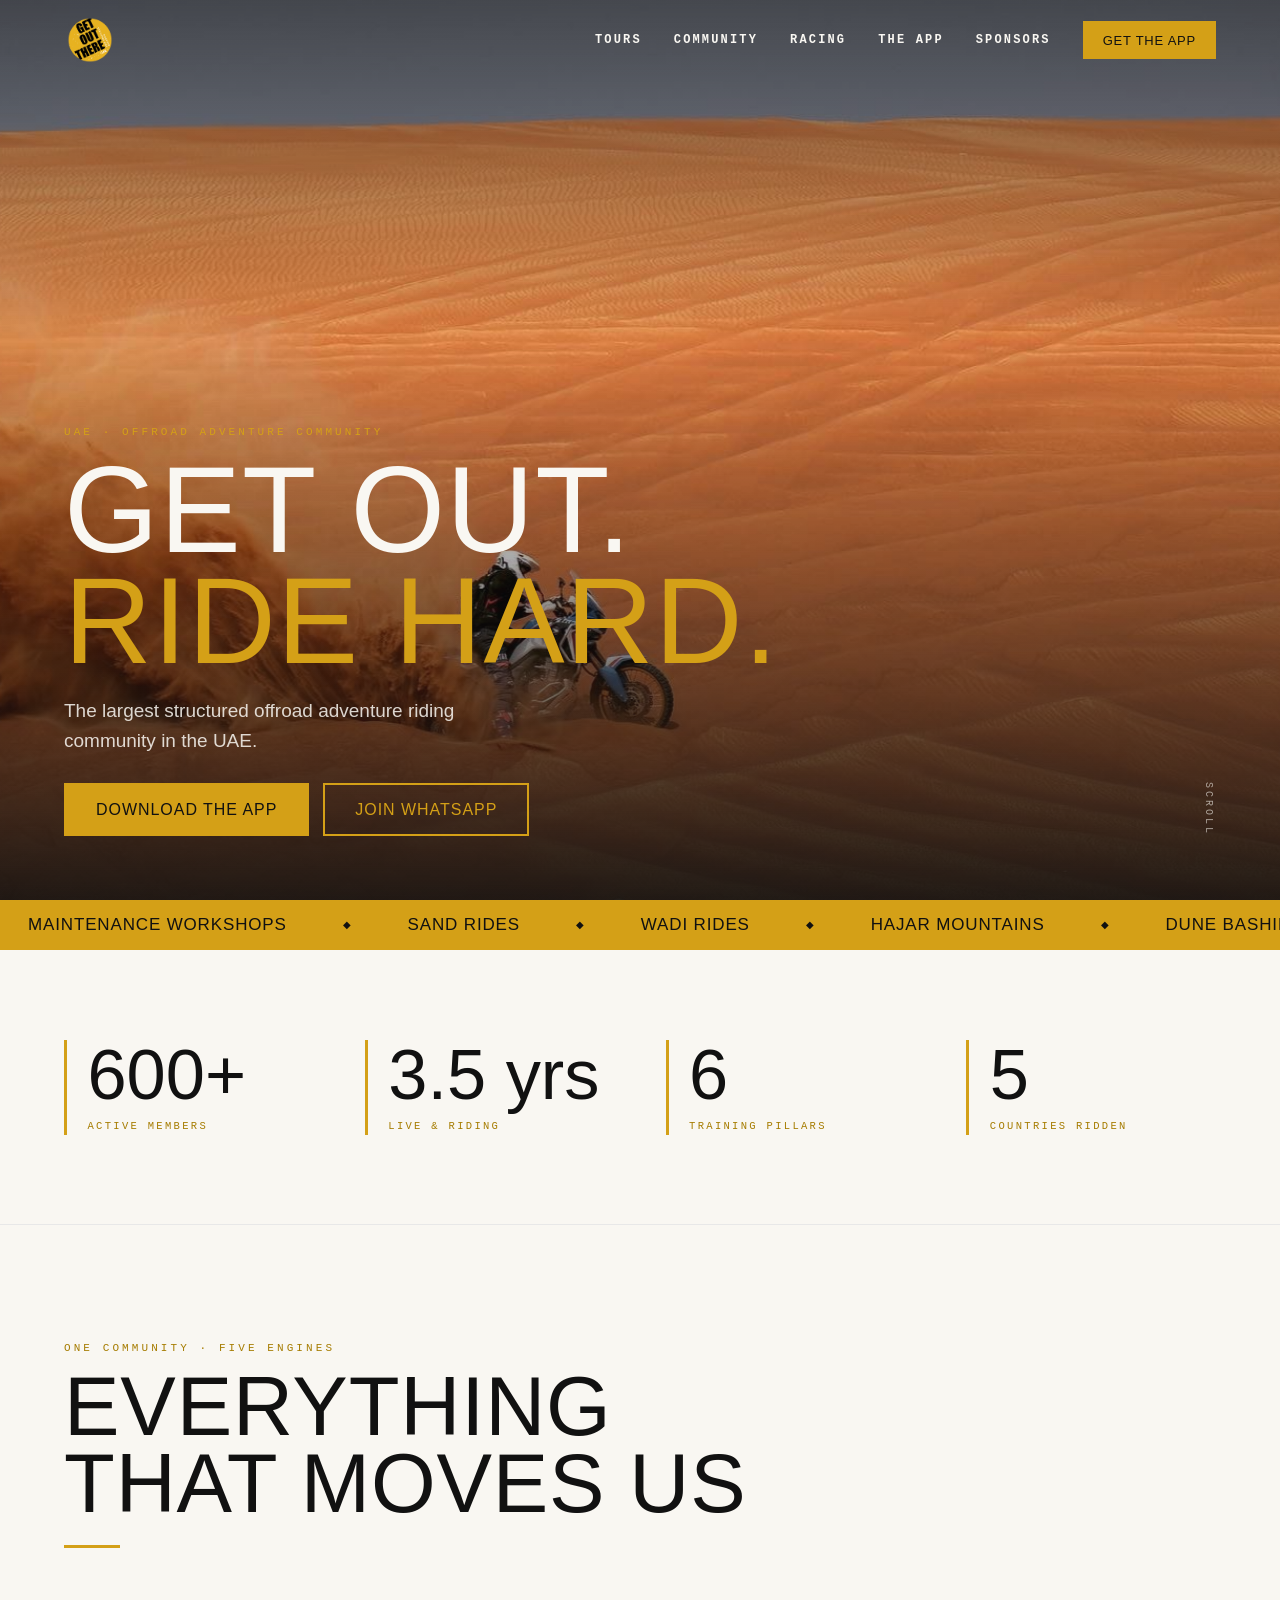
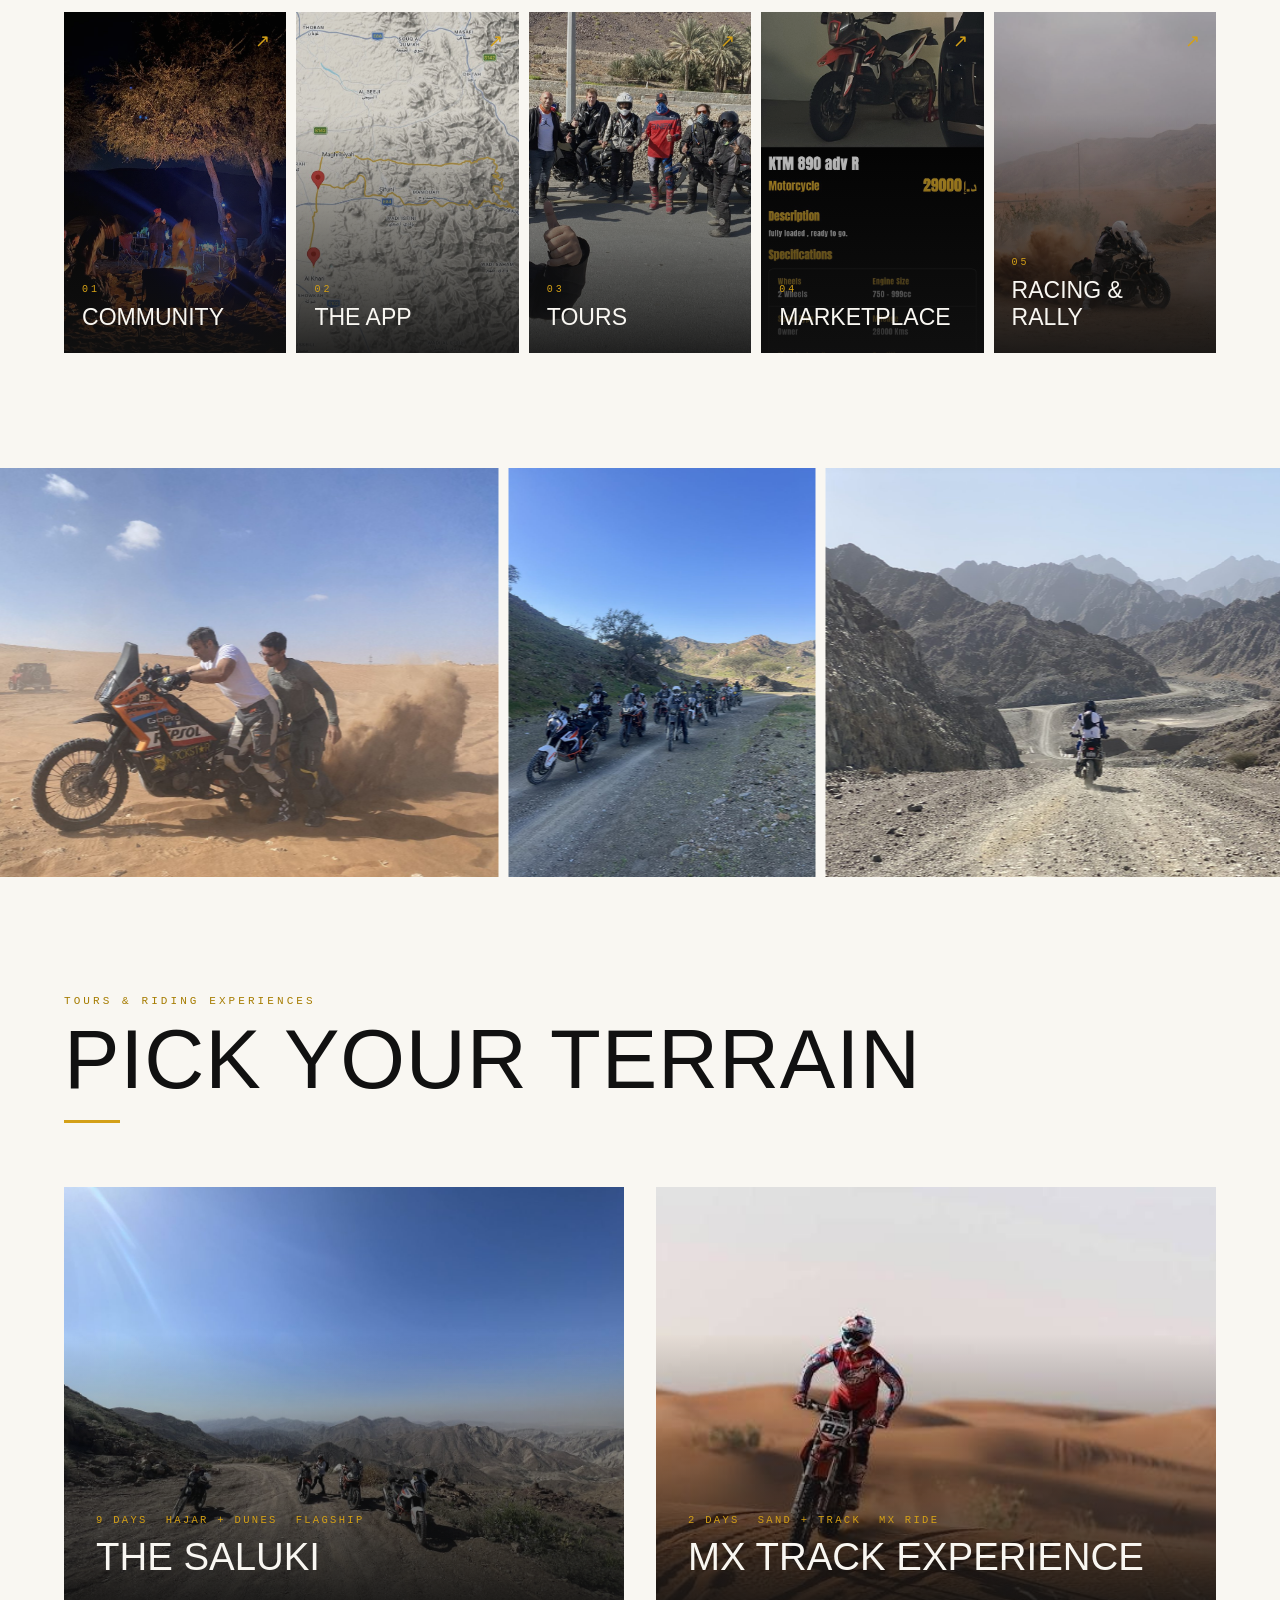
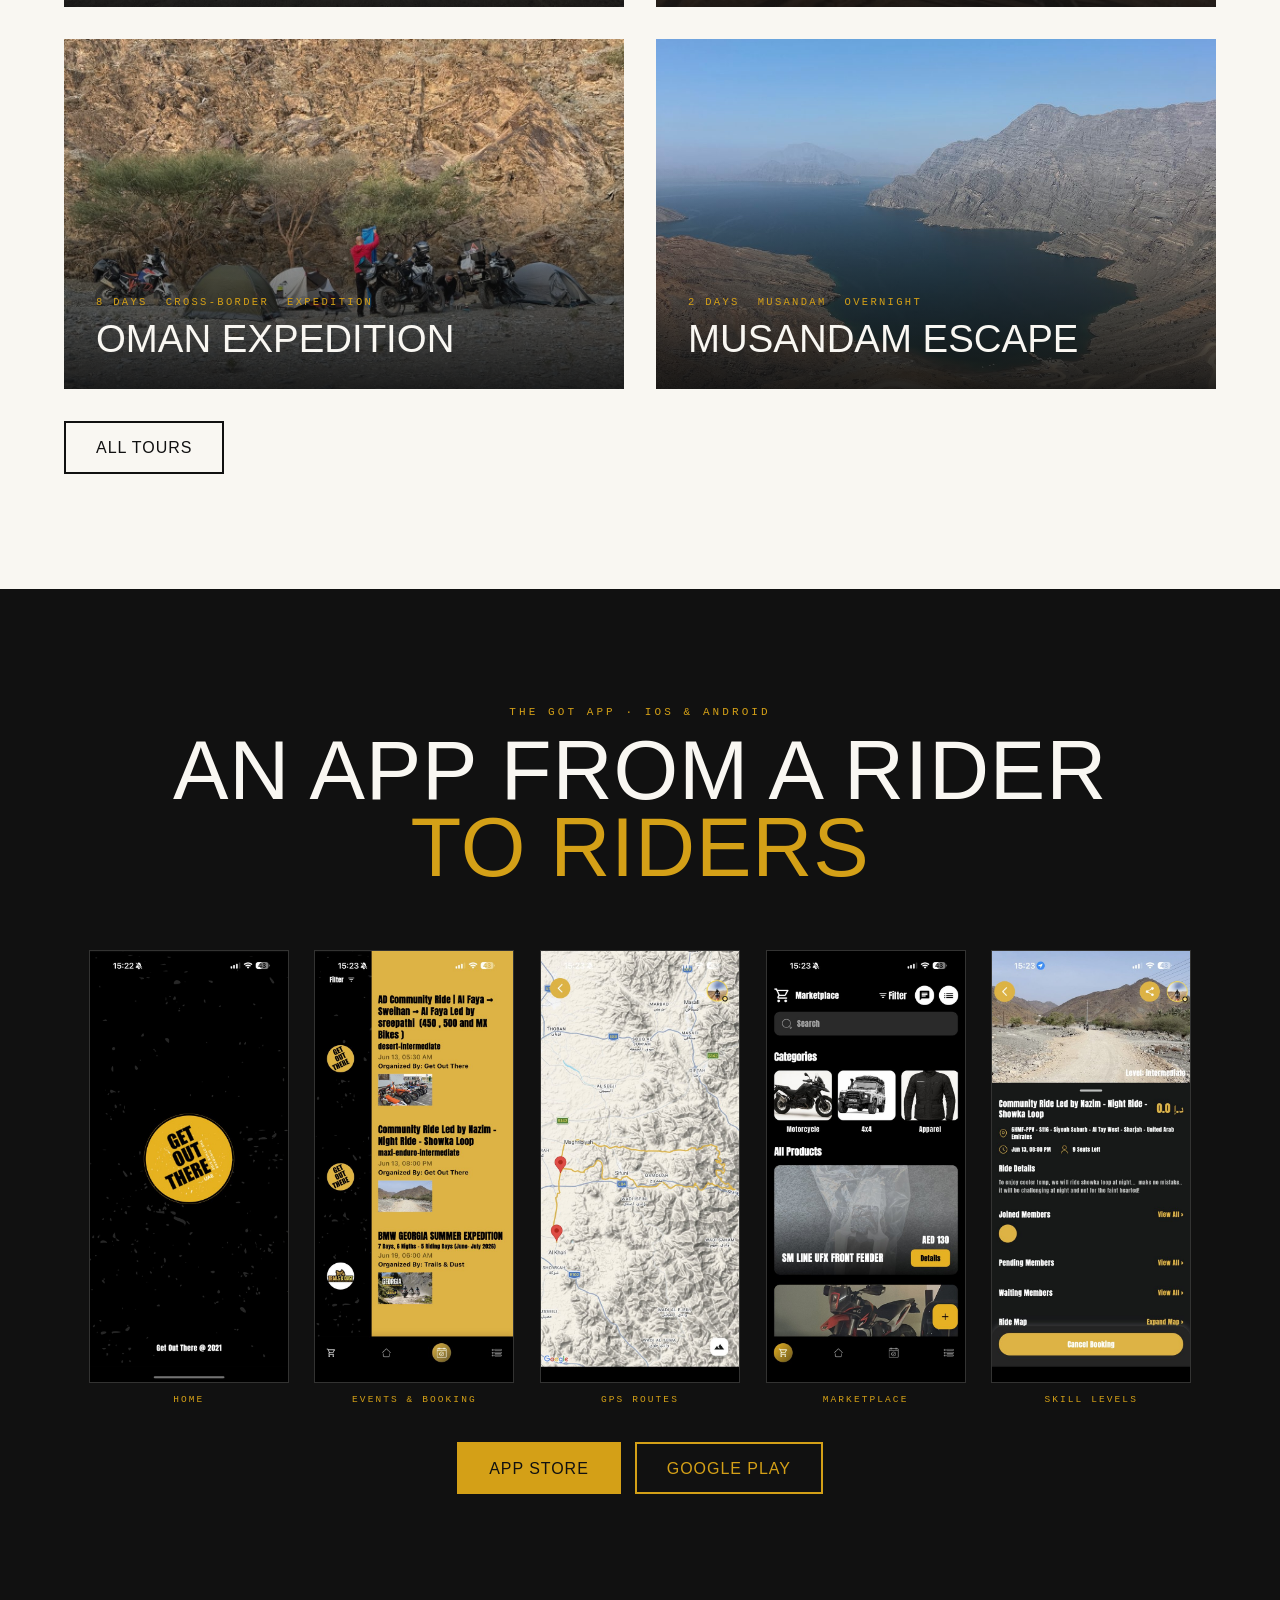
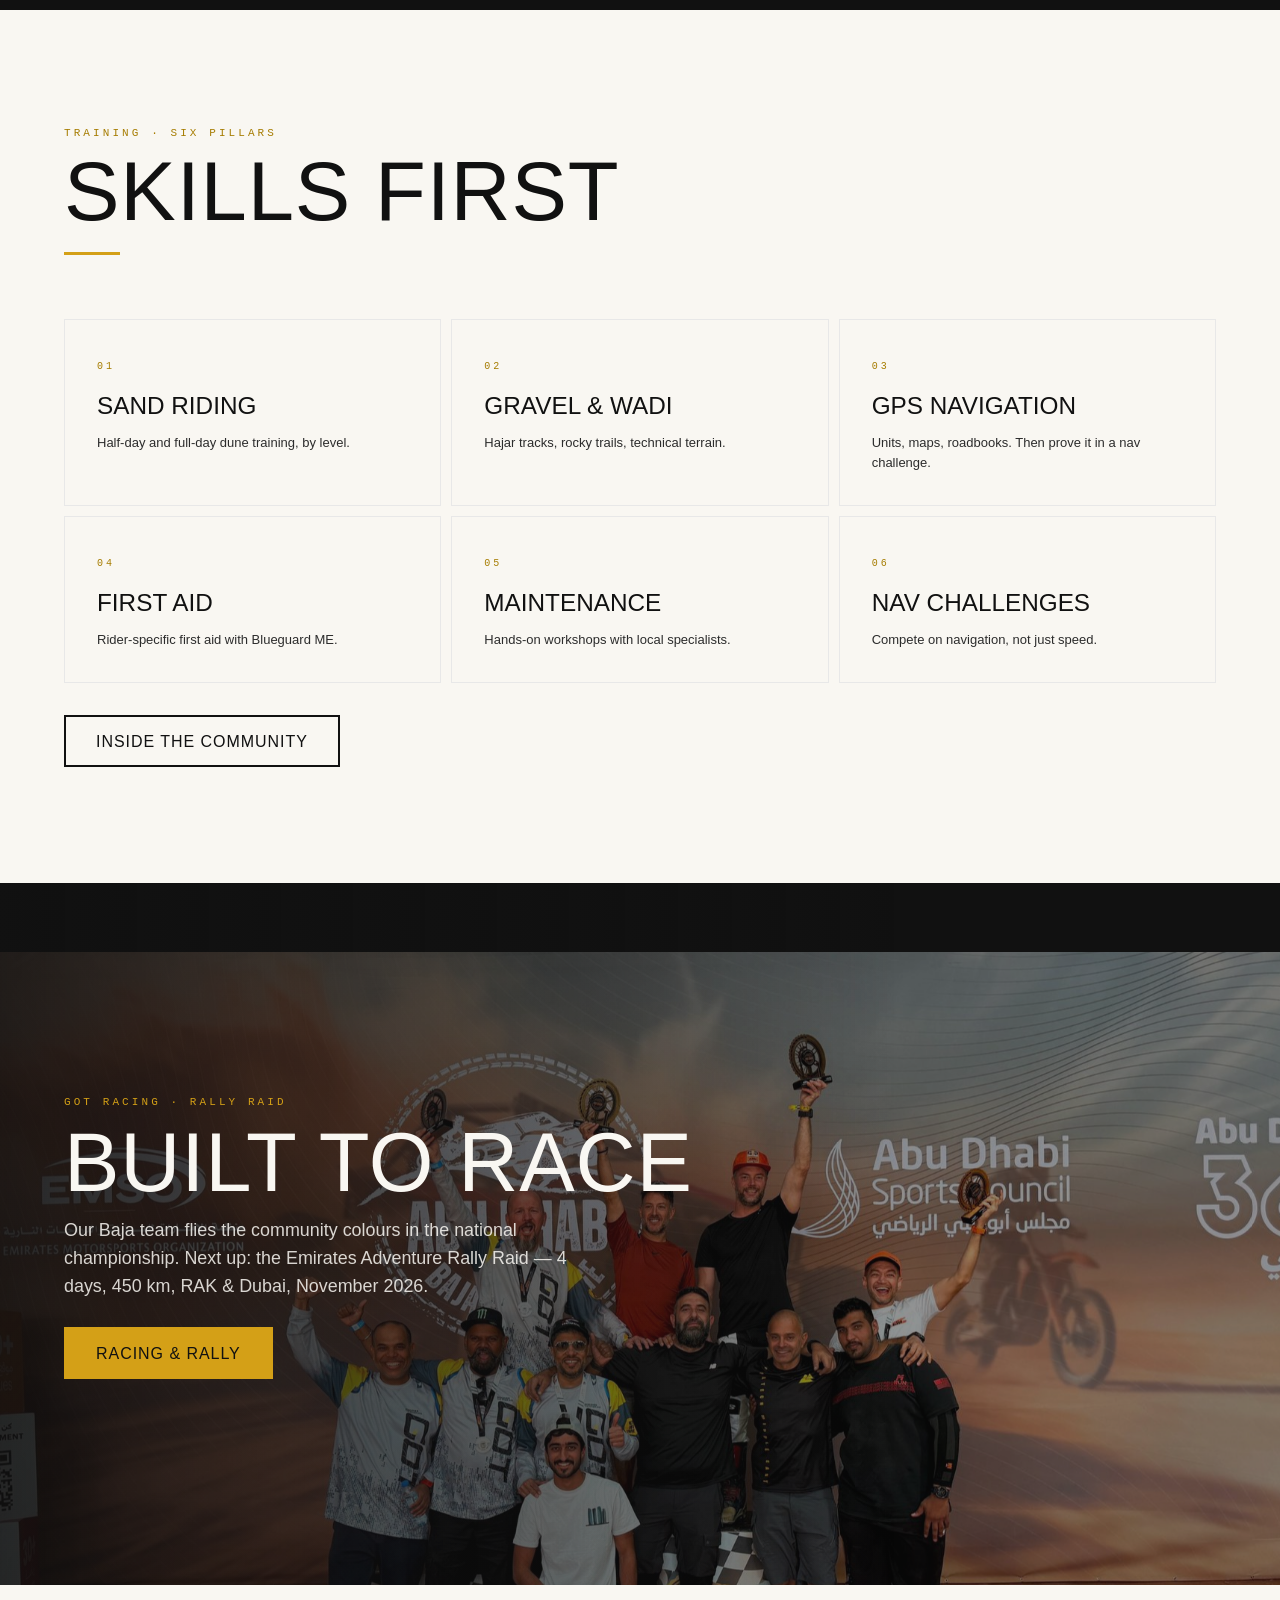
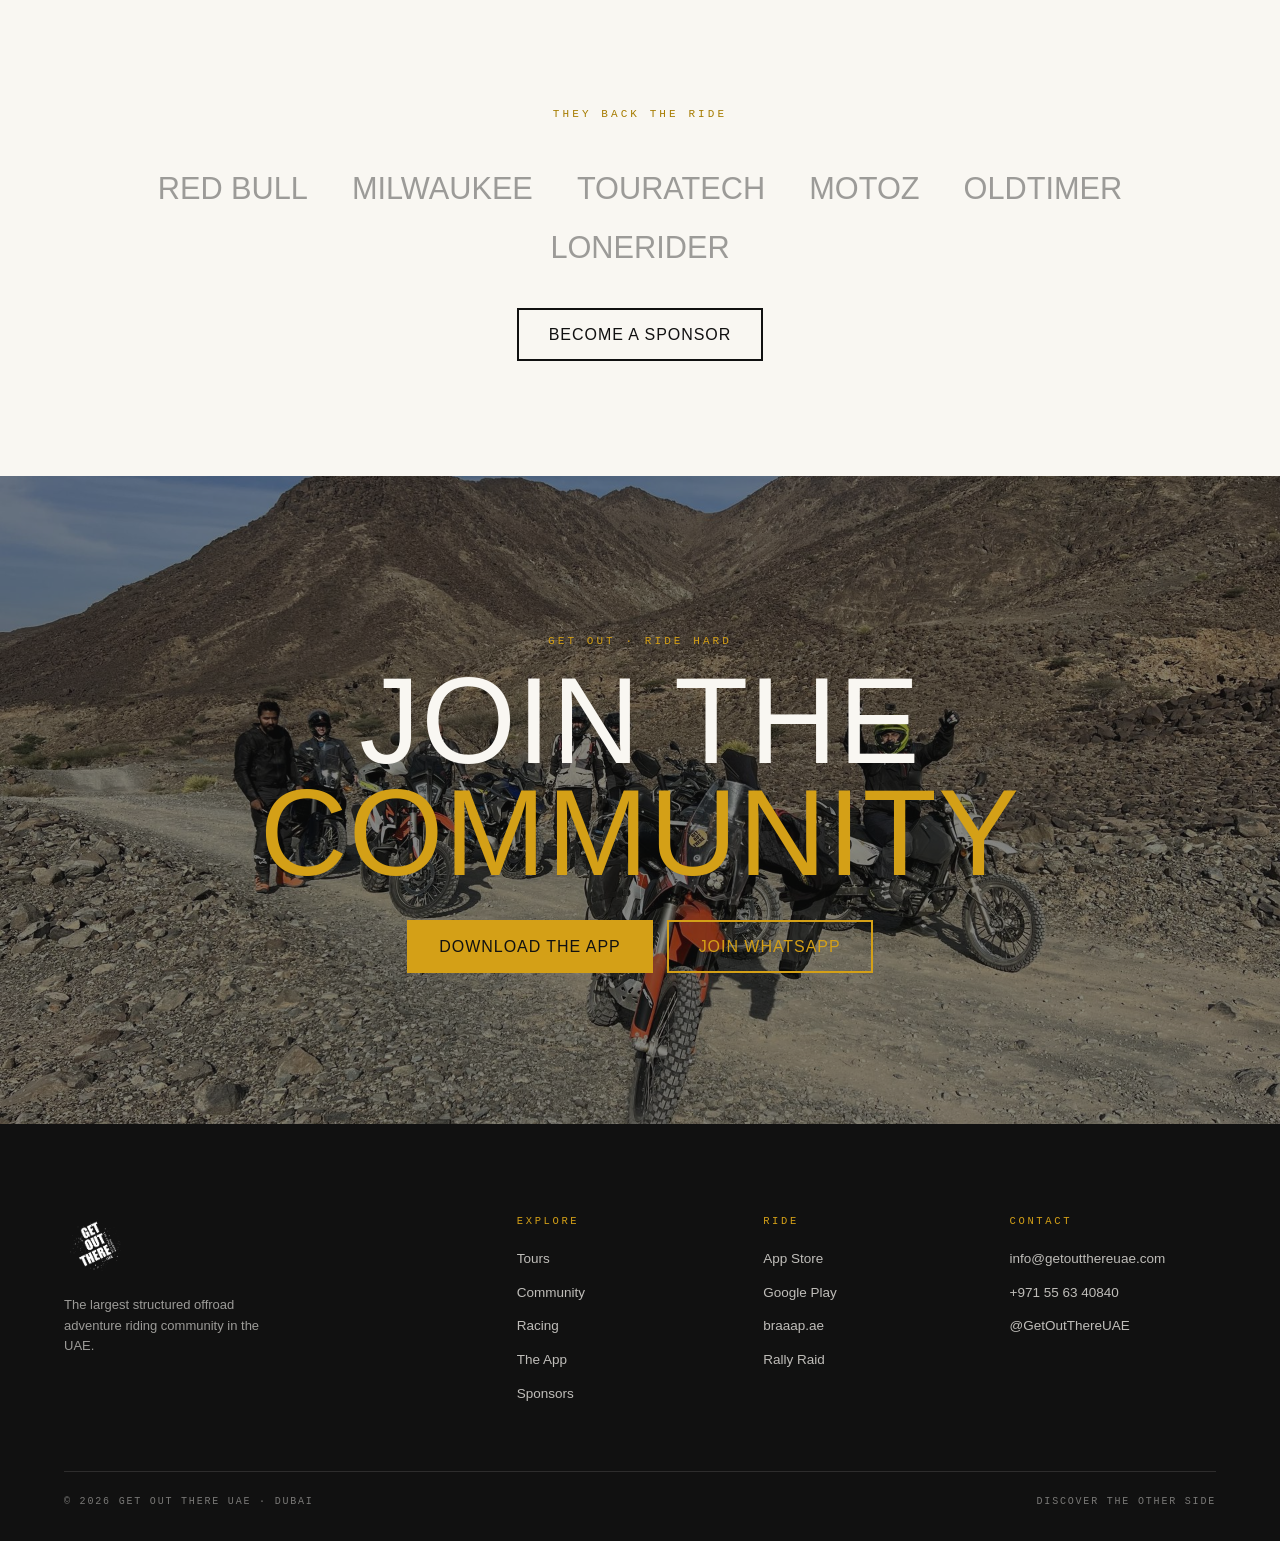
==== commit f9b1d5e3: "Add files via upload" ====
--- a/index.html
+++ b/index.html
@@ -24,7 +24,7 @@
     <a href="community.html">Community</a>
     <a href="racing.html">Racing</a>
     <a href="index.html#app">The App</a>
-    <a href="partners.html">Partners</a>
+    <a href="sponsors.html">Sponsors</a>
     <a class="btn btn--gold" href="index.html#app">Get the App</a>
   </div>
   <button class="nav__burger" aria-label="Menu"><span></span><span></span><span></span></button>
@@ -37,7 +37,7 @@
   <a href="community.html">Community</a>
   <a href="racing.html">Racing</a>
   <a href="index.html#app">The App</a>
-  <a href="partners.html">Partners</a>
+  <a href="sponsors.html">Sponsors</a>
 </div>
 
 <!-- HERO -->
@@ -58,8 +58,8 @@
 <!-- TICKER -->
 <div class="ticker" aria-hidden="true">
   <div class="ticker__track">
-    <span>Sand</span><span>Wadi</span><span>Hajar</span><span>Dunes</span><span>GPS Nav</span><span>Baja Racing</span><span>Rally Raid</span><span>First Aid</span><span>Maintenance</span>
-    <span>Sand</span><span>Wadi</span><span>Hajar</span><span>Dunes</span><span>GPS Nav</span><span>Baja Racing</span><span>Rally Raid</span><span>First Aid</span><span>Maintenance</span>
+    <span>Maintenance Workshops</span><span>Sand Rides</span><span>Wadi Rides</span><span>Hajar Mountains</span><span>Dune Bashing</span><span>Navigation Workshops</span><span>Baja Racing</span><span>Rallye Raids</span><span>Social Gatherings</span><span>Tours</span><span>Moto Camping</span>
+    <span>Maintenance Workshops</span><span>Sand Rides</span><span>Wadi Rides</span><span>Hajar Mountains</span><span>Dune Bashing</span><span>Navigation Workshops</span><span>Baja Racing</span><span>Rallye Raids</span><span>Social Gatherings</span><span>Tours</span><span>Moto Camping</span>
   </div>
 </div>
 
@@ -131,17 +131,22 @@
 <section class="photo-band" aria-label="Community photo strip">
   <div class="photo-band__track">
     <img src="assets/img/sand-spray-ktm.jpg" alt="KTM roosting sand" loading="lazy">
-    <img src="assets/img/group-mountain.jpg" alt="Group ride in the Hajar" loading="lazy">
+    <img src="assets/img/main-2913.jpg" alt="Convoy on a gravel trail" loading="lazy">
+    <img src="assets/img/gps-challenge.jpg" alt="GPS navigation challenge" loading="lazy">
+    <img src="assets/img/main-3804.jpg" alt="Wadi river crossing" loading="lazy">
     <img src="assets/img/rider-sand-dune.jpg" alt="Rider on a dune crest" loading="lazy">
+    <img src="assets/img/main-1721.jpg" alt="Riders at a mountain viewpoint" loading="lazy">
     <img src="assets/img/mountain-ride.jpg" alt="Mountain trail ride" loading="lazy">
-    <img src="assets/img/gps-challenge.jpg" alt="GPS navigation challenge" loading="lazy">
     <img src="assets/img/dunes-sunset.jpg" alt="Rally bike briefing in the desert" loading="lazy">
+    <img src="assets/img/main-0815.jpg" alt="Riders climbing a rocky wadi" loading="lazy">
     <img src="assets/img/group-celebrate.jpg" alt="Riders celebrating" loading="lazy">
+    <img src="assets/img/main-3506.jpg" alt="Trailside break with the KTMs" loading="lazy">
     <img src="assets/img/oman-hajar.jpg" alt="Western Hajar summit, Oman" loading="lazy">
     <img src="assets/img/sand-spray-gs.jpg" alt="BMW GS in the sand" loading="lazy">
+    <img src="assets/img/main-4365.jpg" alt="Cockpit view on a Hajar trail" loading="lazy">
     <img src="assets/img/trail-group.jpg" alt="Trail group ride" loading="lazy">
     <img src="assets/img/campfire.jpg" alt="Campfire after the ride" loading="lazy">
-    <img src="assets/img/group-mountain.jpg" alt="GOT group in the Hajar mountains" loading="lazy">
+    <img src="assets/img/oman-wadi.jpg" alt="Wadi track riding in Oman" loading="lazy">
     <img src="assets/img/roadbook-sunset.jpg" alt="Roadbook at sunset" loading="lazy">
     <img src="assets/img/cockpit.jpg" alt="Rally cockpit" loading="lazy">
   </div>
@@ -245,7 +250,7 @@
   <div class="logo-wall reveal">
     <span>Red Bull</span><span>Milwaukee</span><span>Touratech</span><span>Motoz</span><span>Oldtimer</span><span>LoneRider</span>
   </div>
-  <p style="margin-top:36px" class="reveal"><a class="btn btn--outline" href="partners.html">Partner With Us</a></p>
+  <p style="margin-top:36px" class="reveal"><a class="btn btn--outline" href="sponsors.html">Become a Sponsor</a></p>
 </section>
 
 <!-- BIG CTA -->
@@ -275,7 +280,7 @@
         <li><a href="community.html">Community</a></li>
         <li><a href="racing.html">Racing</a></li>
         <li><a href="index.html#app">The App</a></li>
-        <li><a href="partners.html">Partners</a></li>
+        <li><a href="sponsors.html">Sponsors</a></li>
       </ul>
     </div>
     <div>
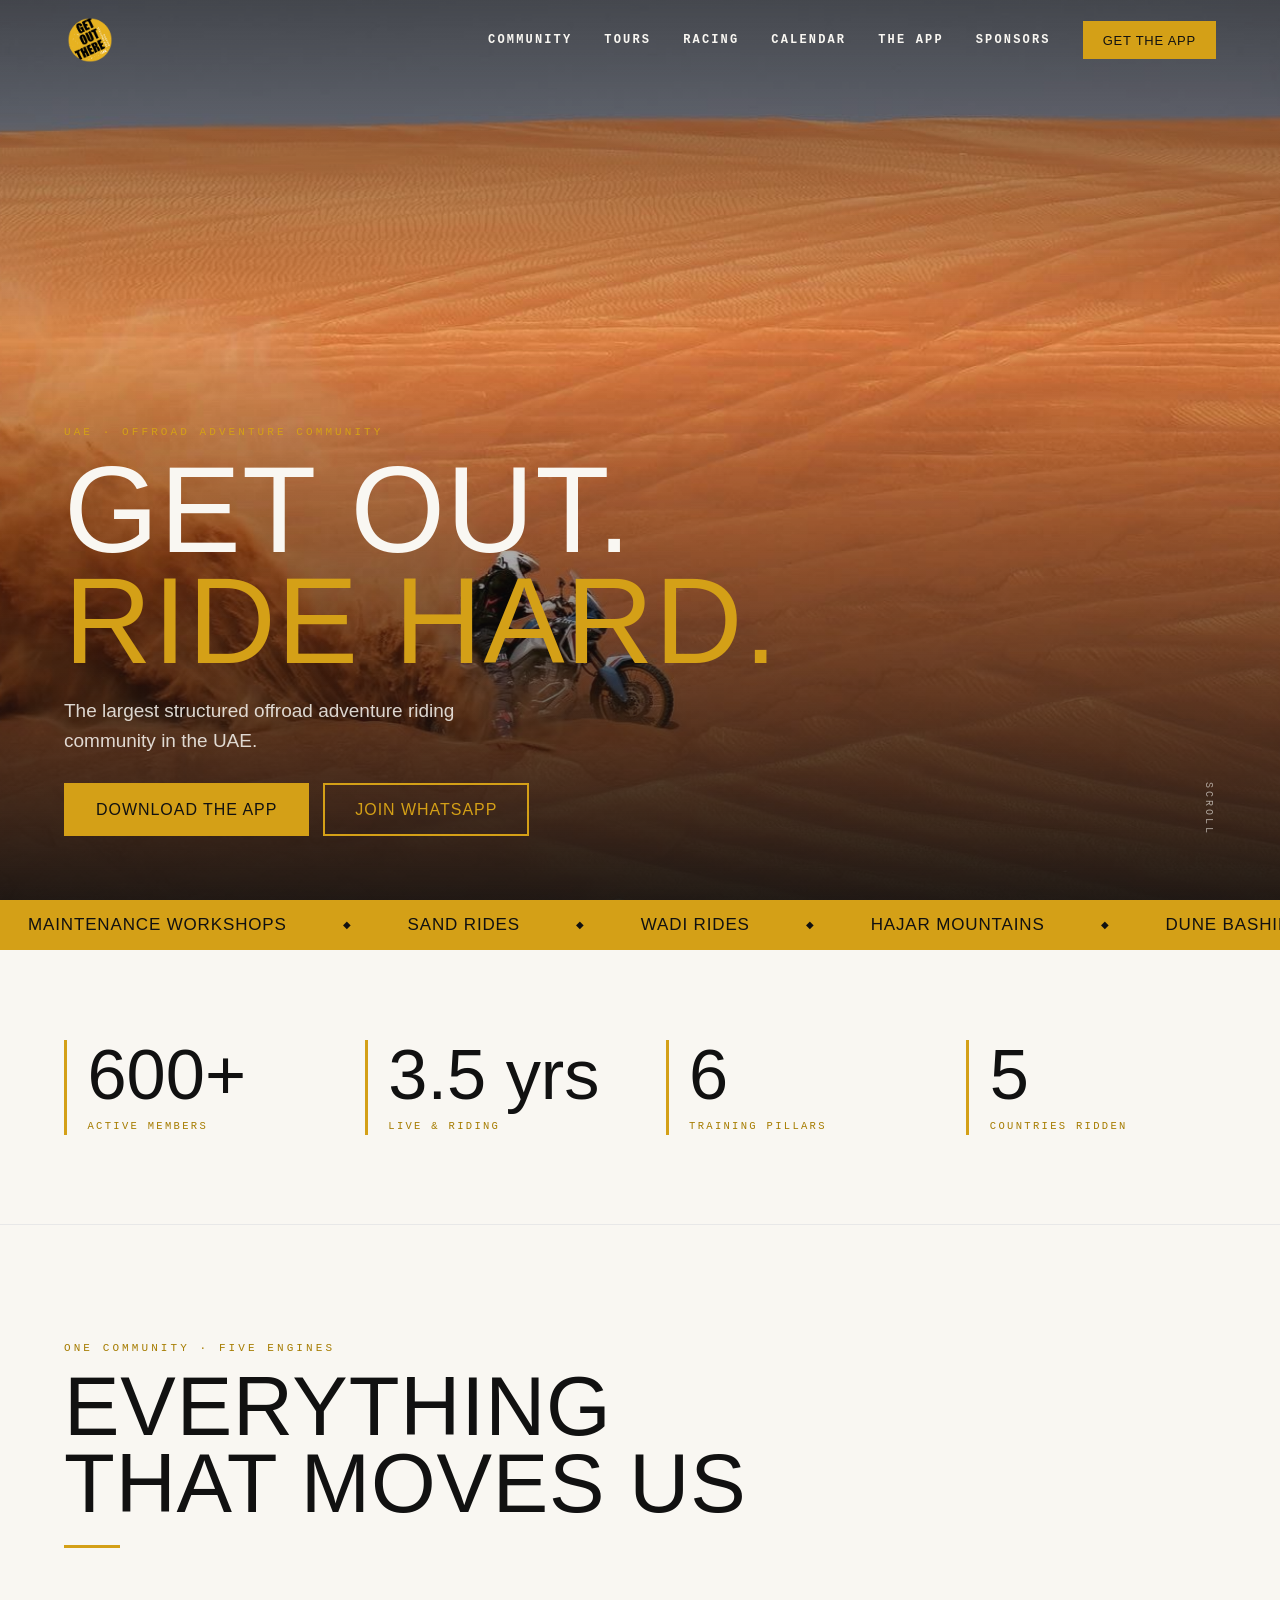
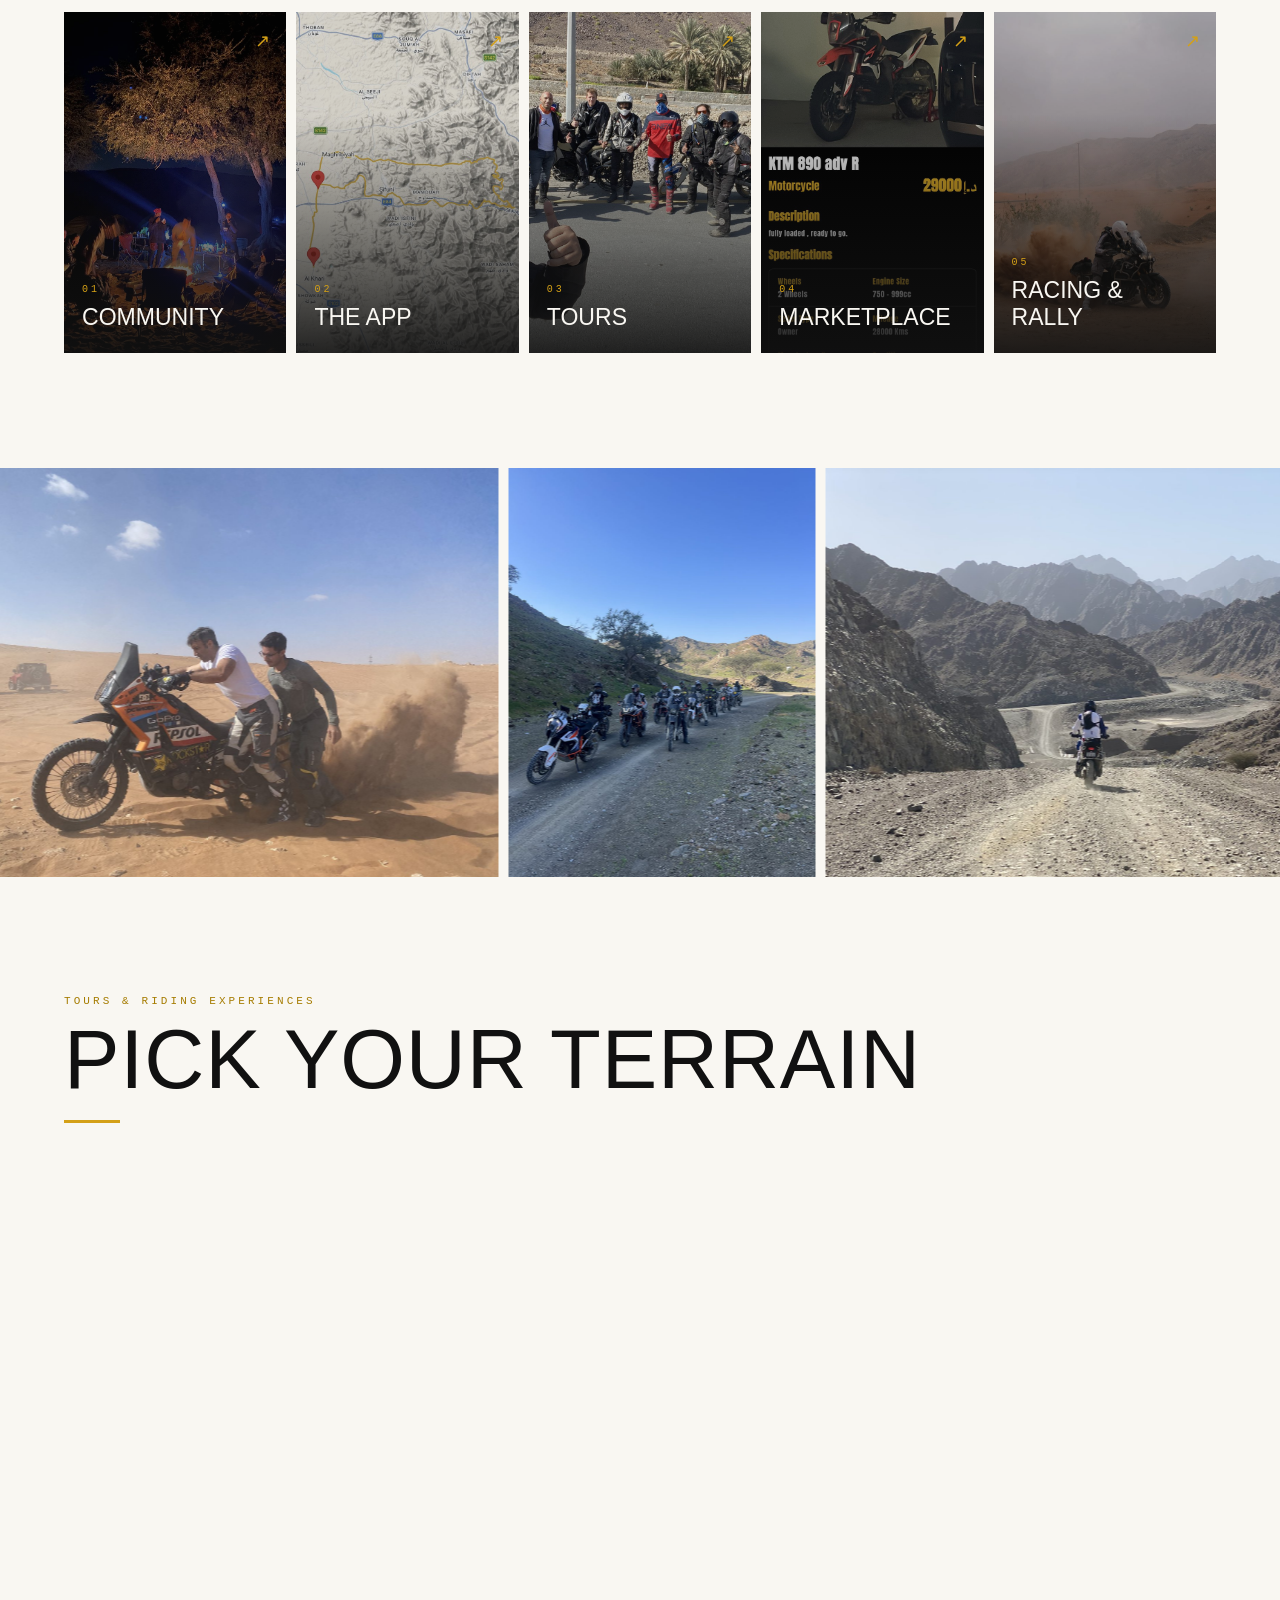
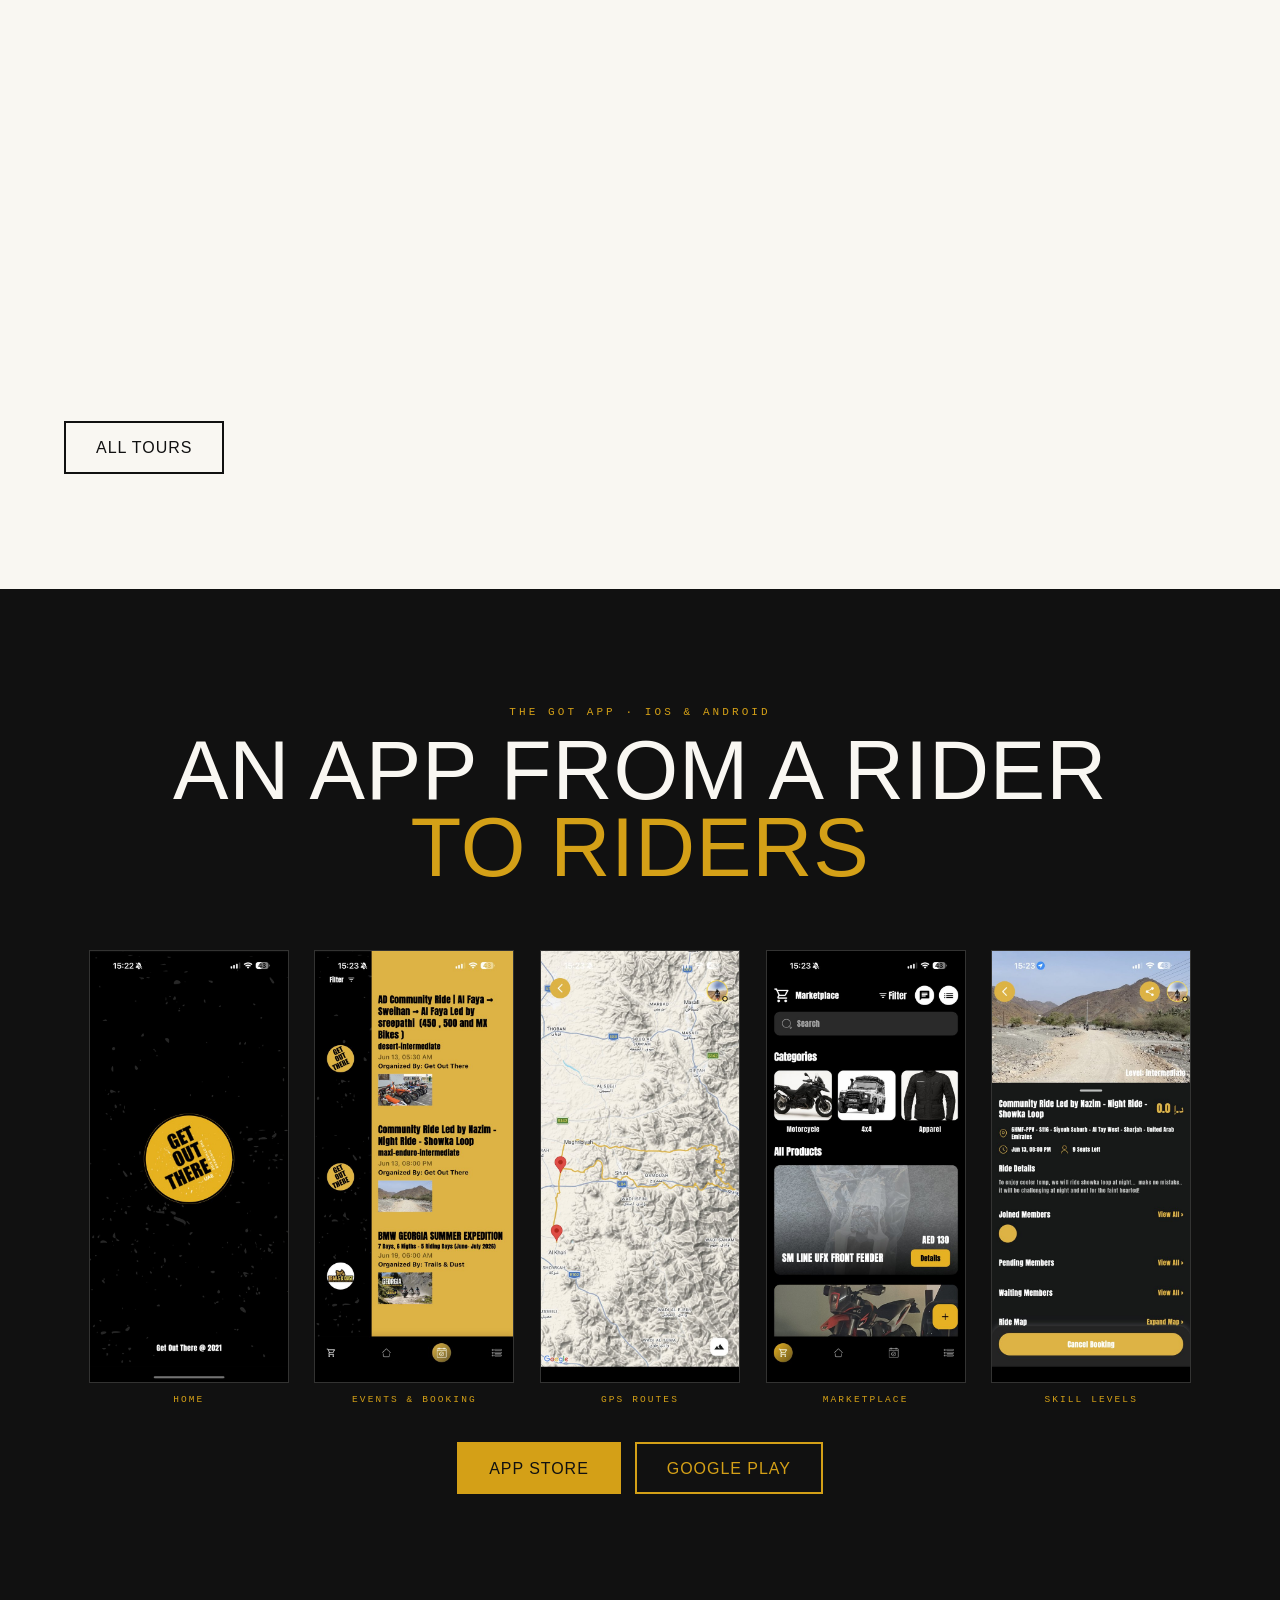
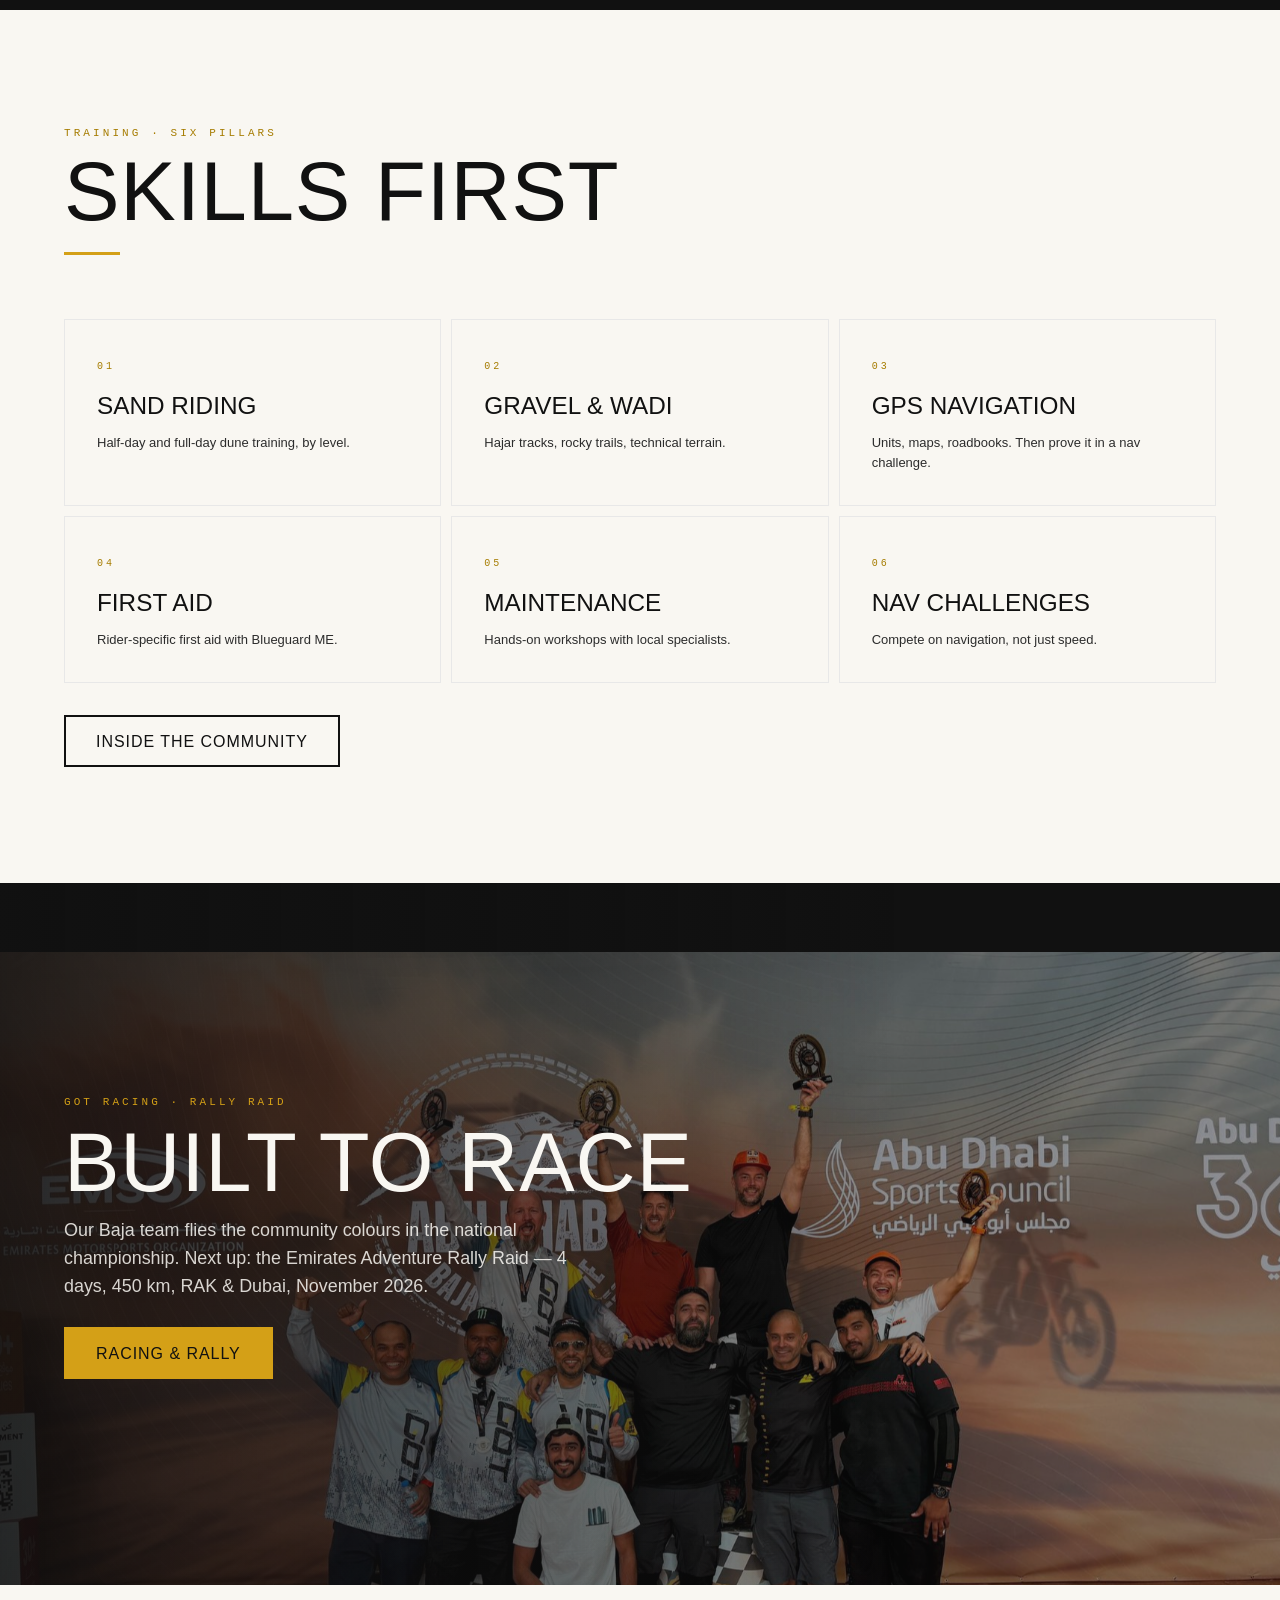
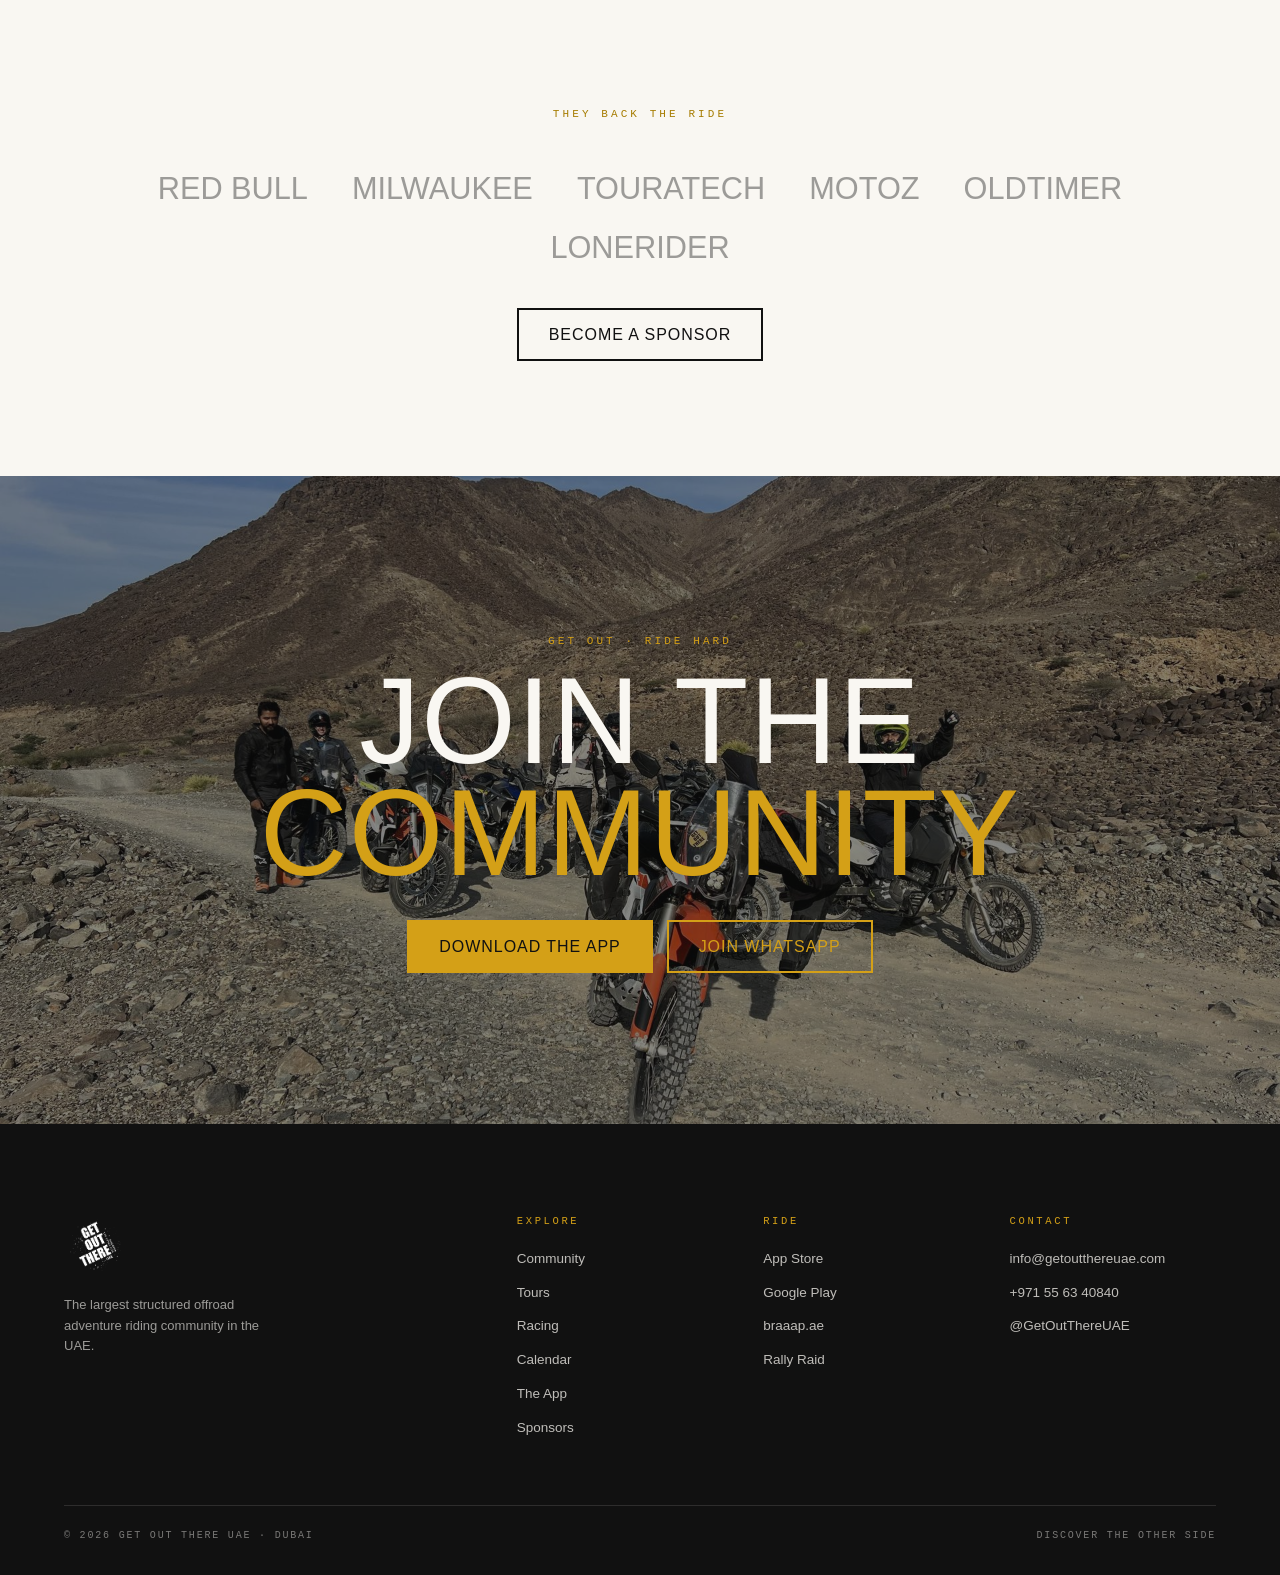
==== commit 0fc83dbc: "Add files via upload" ====
--- a/index.html
+++ b/index.html
@@ -20,9 +20,10 @@
 <nav class="nav">
   <a class="nav__logo" href="index.html"><img src="assets/GOT_Logo.png" alt="Get Out There UAE"></a>
   <div class="nav__links">
+    <a href="community.html">Community</a>
     <a href="tours.html">Tours</a>
-    <a href="community.html">Community</a>
     <a href="racing.html">Racing</a>
+    <a href="calendar.html">Calendar</a>
     <a href="index.html#app">The App</a>
     <a href="sponsors.html">Sponsors</a>
     <a class="btn btn--gold" href="index.html#app">Get the App</a>
@@ -33,9 +34,10 @@
 <div class="mobile-menu">
   <span class="label label--ondark">Menu</span>
   <a href="index.html">Home</a>
+  <a href="community.html">Community</a>
   <a href="tours.html">Tours</a>
-  <a href="community.html">Community</a>
   <a href="racing.html">Racing</a>
+  <a href="calendar.html">Calendar</a>
   <a href="index.html#app">The App</a>
   <a href="sponsors.html">Sponsors</a>
 </div>
@@ -276,9 +278,10 @@
     <div>
       <h4>Explore</h4>
       <ul>
+        <li><a href="community.html">Community</a></li>
         <li><a href="tours.html">Tours</a></li>
-        <li><a href="community.html">Community</a></li>
         <li><a href="racing.html">Racing</a></li>
+        <li><a href="calendar.html">Calendar</a></li>
         <li><a href="index.html#app">The App</a></li>
         <li><a href="sponsors.html">Sponsors</a></li>
       </ul>
--- a/css/style.css
+++ b/css/style.css
@@ -436,3 +436,41 @@
   .hero__scroll { display: none; }
   .race-banner__badge { position: static; display: inline-block; margin: 0 0 18px var(--pad); }
 }
+
+/* ---------- calendar page ---------- */
+.cal-layout { display: grid; grid-template-columns: 1.4fr 1fr; gap: clamp(28px, 4vw, 64px); align-items: start; }
+.cal { border: 1px solid var(--dust); background: #fff; padding: clamp(18px, 2.4vw, 36px); }
+.cal__head { display: flex; align-items: baseline; justify-content: space-between; gap: 16px; margin-bottom: 20px; }
+.cal__title { font-family: var(--display); text-transform: uppercase; font-size: clamp(26px, 3vw, 42px); line-height: 1; }
+.cal__title span { color: var(--gold); }
+.cal__nav { display: flex; gap: 8px; }
+.cal__btn { width: 40px; height: 40px; border: 1px solid var(--black); background: transparent; cursor: pointer; font-size: 17px; line-height: 1; display: grid; place-items: center; color: var(--black); transition: background .2s ease, color .2s ease; }
+.cal__btn:hover { background: var(--black); color: var(--gold); }
+.cal__grid { display: grid; grid-template-columns: repeat(7, 1fr); gap: 5px; }
+.cal__dow { font-family: var(--mono); font-size: 10px; letter-spacing: .16em; text-transform: uppercase; color: #9a958c; text-align: center; padding: 6px 0 10px; }
+.cal__day { position: relative; aspect-ratio: 1/.92; display: flex; align-items: flex-start; justify-content: flex-end; padding: 7px 9px; font-size: 13.5px; color: var(--charcoal); border: 1px solid #f0eee8; background: transparent; }
+.cal__day.is-out { color: #c9c5bc; border-color: transparent; }
+.cal__day.is-today { border-color: var(--black); }
+.cal__day.has-events { cursor: pointer; font-weight: 600; color: var(--black); transition: background .2s ease; }
+.cal__day.has-events:hover { background: #f7f4ec; }
+.cal__day.has-events::after { content: ''; position: absolute; left: 9px; bottom: 9px; width: 7px; height: 7px; background: var(--gold); border-radius: 50%; }
+.cal__day.is-selected { background: var(--gold); border-color: var(--gold); color: var(--black); }
+.cal__day.is-selected:hover { background: var(--gold-light); }
+.cal__day.is-selected::after { background: var(--black); }
+.cal__foot { margin-top: 18px; display: flex; justify-content: space-between; gap: 12px; flex-wrap: wrap; }
+.cal__foot span { font-family: var(--mono); font-size: 10px; letter-spacing: .16em; text-transform: uppercase; color: #9a958c; }
+.cal-panel__title { font-family: var(--display); text-transform: uppercase; font-size: clamp(20px, 2.2vw, 30px); margin: 10px 0 20px; }
+.evt { display: flex; gap: 18px; padding: 16px 0; border-top: 1px solid var(--dust); }
+.evt:last-child { border-bottom: 1px solid var(--dust); }
+.evt__date { flex: 0 0 52px; text-align: center; }
+.evt__date b { display: block; font-family: var(--display); font-size: 26px; line-height: 1; color: var(--gold); }
+.evt__date span { font-family: var(--mono); font-size: 10px; letter-spacing: .2em; text-transform: uppercase; }
+.evt__body h4 { font-size: 15px; margin-bottom: 3px; }
+.evt__body p { font-family: var(--mono); font-size: 11px; letter-spacing: .06em; color: #7c7870; text-transform: uppercase; }
+.cal-note { font-family: var(--mono); font-size: 11.5px; letter-spacing: .06em; color: #7c7870; padding: 22px 0; border-top: 1px solid var(--dust); border-bottom: 1px solid var(--dust); }
+.cal-panel .btn { margin-top: 26px; }
+@media (max-width: 860px) {
+  .cal-layout { grid-template-columns: 1fr; }
+  .cal__day { aspect-ratio: 1/.8; padding: 5px 7px; font-size: 12.5px; }
+  .cal__day.has-events::after { left: 7px; bottom: 6px; width: 6px; height: 6px; }
+}
